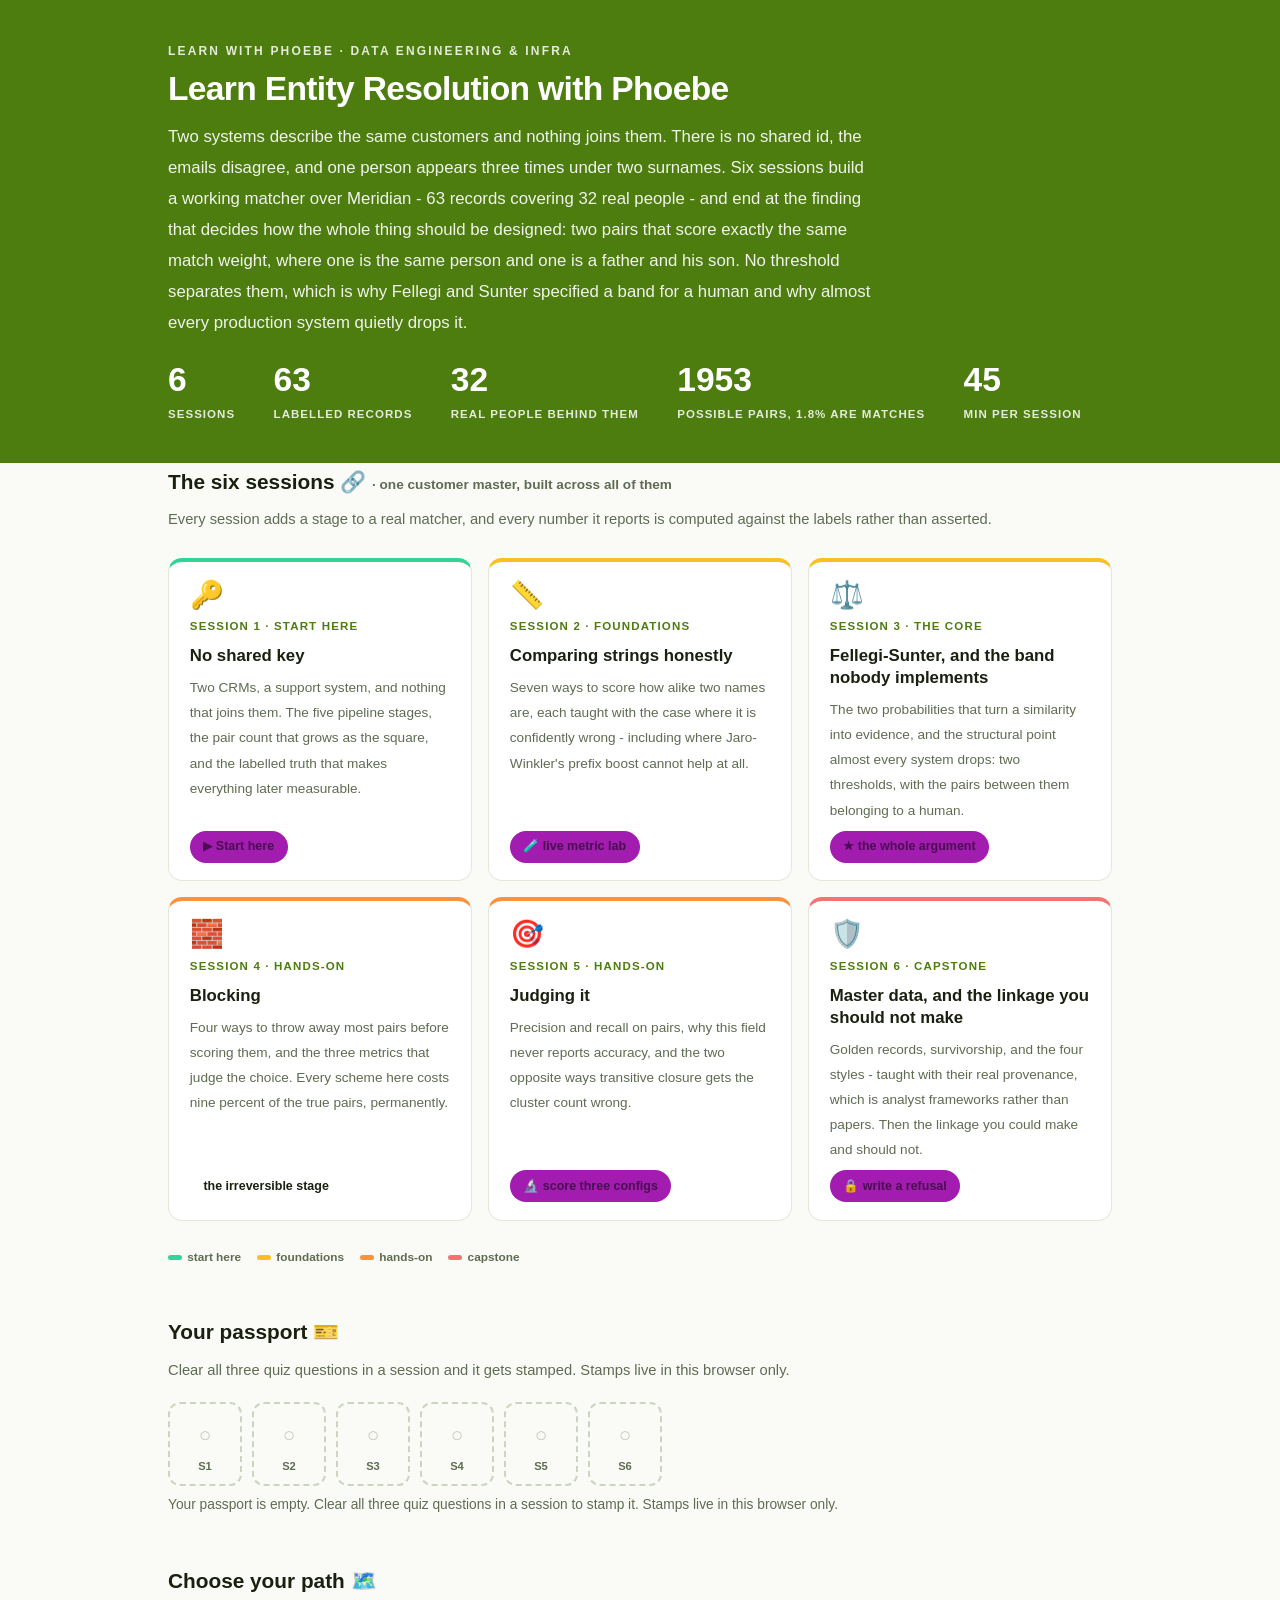
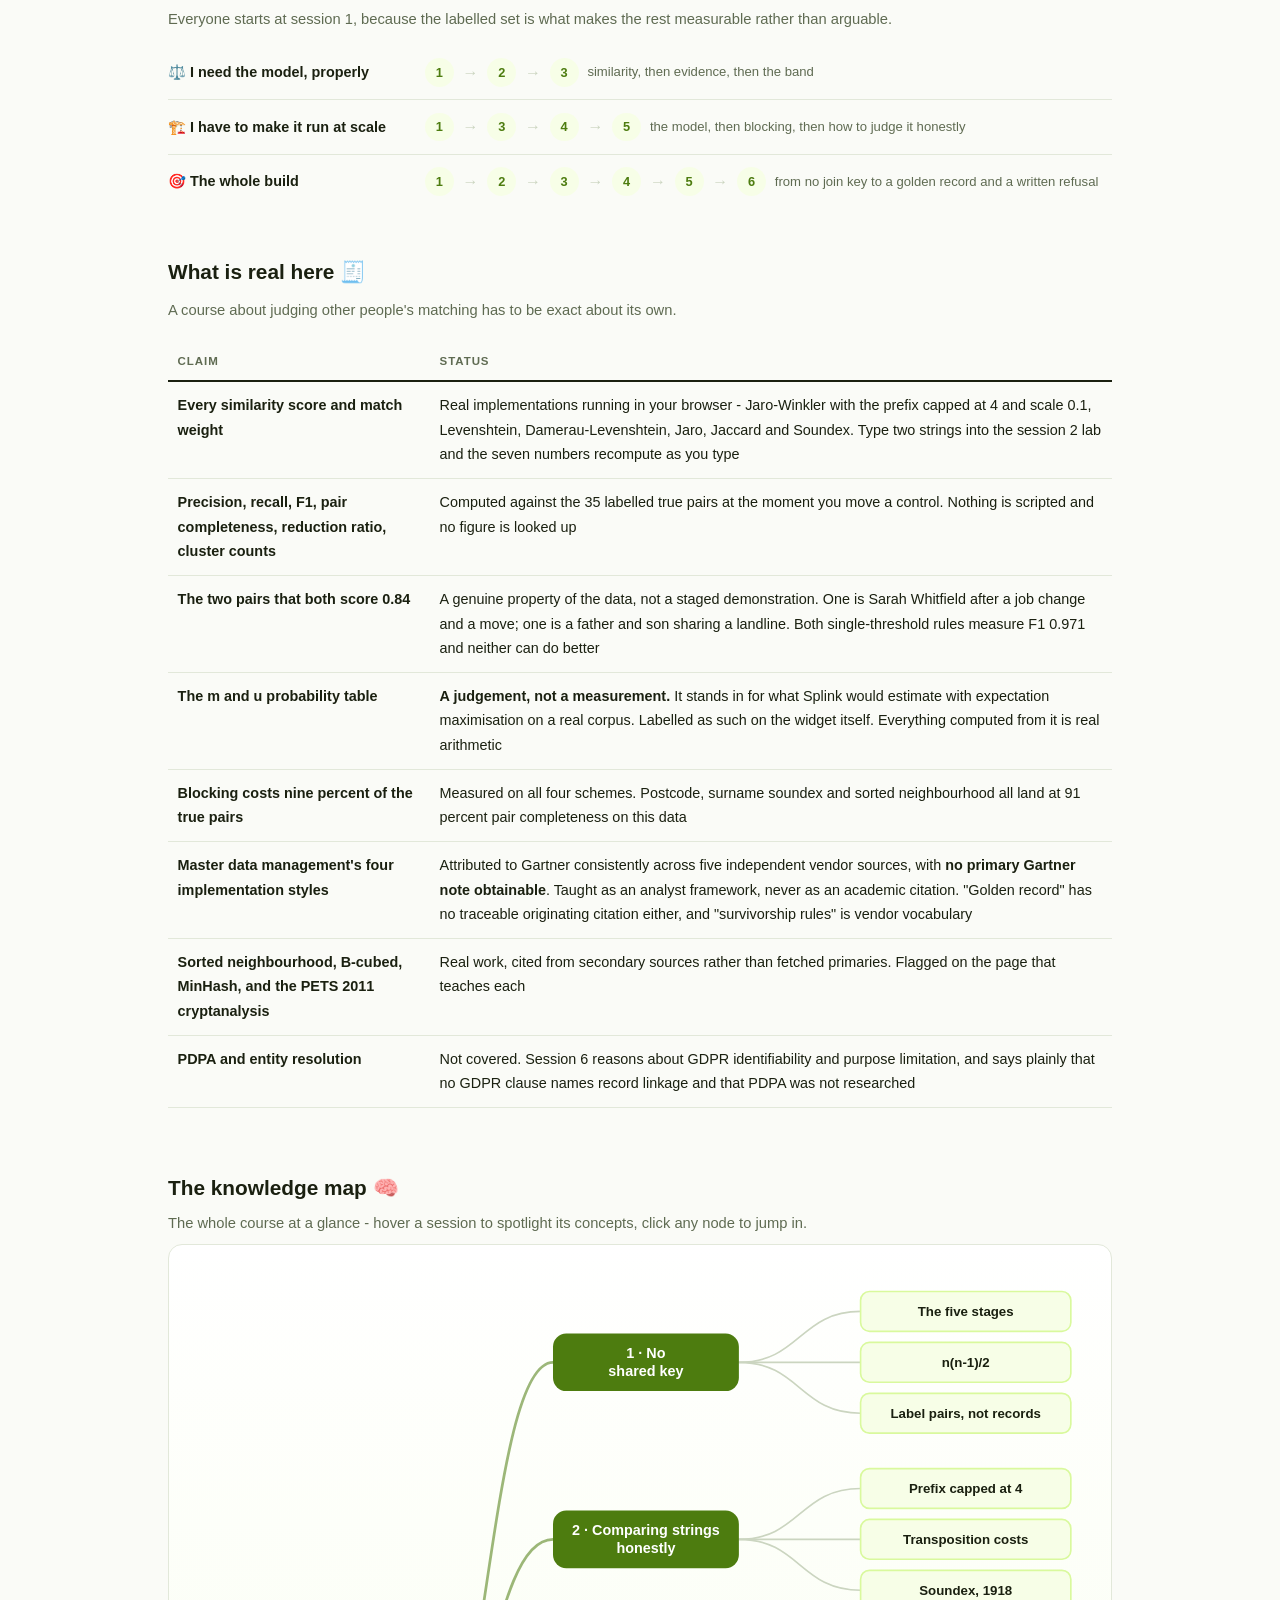
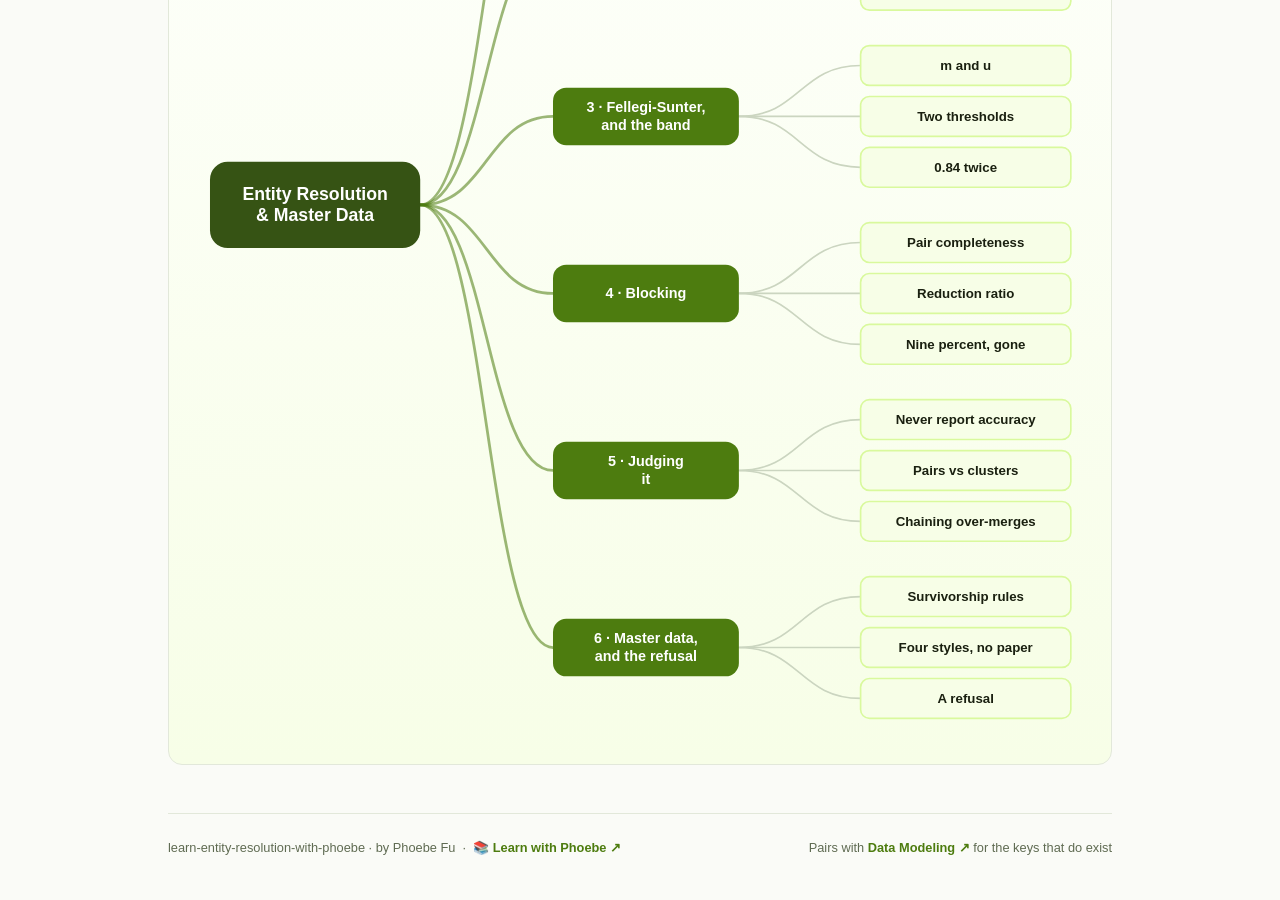
==== index.html @ 775d1c37 "Landing page: remove the internal source-map path from the footer The landing page is the course's p" ====
<!DOCTYPE html>
<html lang="en">
<head>
<meta charset="UTF-8">
<meta name="viewport" content="width=device-width, initial-scale=1.0">
<!-- social:start -->
<meta name="description" content="Six sessions on matching records that share no key: string similarity, the Fellegi-Sunter model and its clerical review band, blocking, honest evaluation, and master data. With a real matcher over 63 labelled records. Free, by Phoebe Fu.">
<meta property="og:type" content="website">
<meta property="og:site_name" content="Learn with Phoebe">
<meta property="og:title" content="Learn Entity Resolution with Phoebe">
<meta property="og:description" content="Two pairs score 0.84. One is the same person, one is not. No threshold can separate them.">
<meta property="og:url" content="https://phoebefu6.github.io/learn-entity-resolution-with-phoebe/">
<meta property="og:image" content="https://phoebefu6.github.io/learn-entity-resolution-with-phoebe/assets/og-cover.png">
<meta name="twitter:card" content="summary_large_image">
<meta name="twitter:title" content="Learn Entity Resolution with Phoebe">
<meta name="twitter:description" content="Two pairs score 0.84. One is the same person, one is not.">
<meta name="twitter:image" content="https://phoebefu6.github.io/learn-entity-resolution-with-phoebe/assets/og-cover.png">
<!-- social:end -->
<title>Learn Entity Resolution with Phoebe</title>
<link rel="stylesheet" href="assets/style.css?v=1">
<style>

  .stats-row { display: flex; gap: 2.4rem; margin-top: 1.5rem; flex-wrap: wrap; }
  .stat b { display: block; font-size: 2.1rem; font-weight: 800; line-height: 1.05; font-variant-numeric: tabular-nums; }
  .stat span { font-size: .72rem; opacity: .85; text-transform: uppercase; letter-spacing: .09em; font-weight: 600; }

  .course-grid { display: grid; grid-template-columns: repeat(auto-fit, minmax(17rem, 1fr)); gap: 1rem; margin-top: 1.5rem; }
  .course-card {
    border: 1px solid var(--hairline);
    border-top: 4px solid var(--diff, var(--indigo));
    border-radius: var(--radius);
    padding: 1.2rem 1.3rem 1.1rem;
    display: flex;
    flex-direction: column;
    gap: .5rem;
    text-decoration: none;
    color: var(--ink);
    background: #fff;
    transition: box-shadow .15s ease, border-color .15s ease, transform .15s ease;
    position: relative;
  }
  .course-card:hover { border-color: var(--indigo-soft); border-top-color: var(--diff, var(--indigo)); box-shadow: 0 8px 28px rgba(77,124,15,.16); transform: translateY(-3px); }
  .course-card .cicon { font-size: 1.7rem; line-height: 1; }
  .course-card .cnum { font-size: .72rem; font-weight: 700; color: var(--indigo); text-transform: uppercase; letter-spacing: .1em; }
  .course-card h3 { font-size: 1.05rem; font-weight: 800; line-height: 1.3; }
  .course-card p { font-size: .85rem; color: var(--muted); flex: 1; }
  .course-card .meta { display: flex; gap: .4rem; flex-wrap: wrap; }

  .diff-legend { display: flex; gap: 1rem; margin-top: 1.6rem; font-size: .74rem; color: var(--muted); font-weight: 600; flex-wrap: wrap; }
  .diff-legend i { display: inline-block; width: .85rem; height: .35rem; border-radius: 999px; margin-right: .35rem; vertical-align: middle; }

  .paths { margin-top: 2.6rem; }
  .paths h2 { font-size: 1.3rem; font-weight: 800; margin-bottom: .3rem; }
  .paths .plede { color: var(--muted); font-size: .92rem; margin-bottom: .8rem; }
  .path { display: flex; gap: .55rem; align-items: center; padding: .75rem 0; border-bottom: .5px solid var(--hairline); flex-wrap: wrap; }
  .path:last-child { border-bottom: none; }
  .path b { min-width: 15.5rem; font-size: .9rem; }
  .path .pstep { background: var(--indigo-50); color: var(--indigo); border-radius: 999px; padding: .16rem .68rem; font-weight: 700; font-size: .8rem; text-decoration: none; transition: all .12s ease; }
  .path .pstep:hover { background: var(--indigo); color: #fff; }
  .path .parr { color: var(--faint); font-weight: 700; }

  .mm-section { margin-top: 1.6rem; }
  .mm-section h2 { font-size: 1.3rem; font-weight: 800; margin-bottom: .2rem; }
  .mm-section .mm-lede { color: var(--muted); font-size: .92rem; margin-bottom: .4rem; }
  .mm-wrap { border: 1px solid var(--hairline); border-radius: var(--radius); background: linear-gradient(180deg,#fff,#F7FEE7); padding: .6rem; overflow-x: auto; }
  .mm-svg { width: 100%; height: auto; display: block; max-width: 60rem; margin: 0 auto; min-width: 34rem; }
  .mm-link { cursor: pointer; text-decoration: none; }
  .mm-node rect { transition: opacity .15s ease, filter .15s ease; }
  .mm-node text { pointer-events: none; }
  .mm-link:hover .mm-node rect { filter: brightness(1.06); }
  .mm-edge { transition: opacity .15s ease; }
</style>
</head>
<body>

<header class="masthead">
  <div class="wrap">
    <div class="eyebrow">Learn with Phoebe · Data Engineering &amp; Infra</div>
    <h1>Learn <span class="accent">Entity Resolution</span> with Phoebe</h1>
    <p class="sub">Two systems describe the same customers and nothing joins them. There is no shared id, the emails disagree, and one person appears three times under two surnames. Six sessions build a working matcher over Meridian - 63 records covering 32 real people - and end at the finding that decides how the whole thing should be designed: two pairs that score exactly the same match weight, where one is the same person and one is a father and his son. No threshold separates them, which is why Fellegi and Sunter specified a band for a human and why almost every production system quietly drops it.</p>
    <div class="stats-row">
      <div class="stat"><b data-count="6">6</b><span>sessions</span></div>
      <div class="stat"><b data-count="63">63</b><span>labelled records</span></div>
      <div class="stat"><b data-count="32">32</b><span>real people behind them</span></div>
      <div class="stat"><b data-count="1953">1953</b><span>possible pairs, 1.8% are matches</span></div>
      <div class="stat"><b data-count="45">45</b><span>min per session</span></div>
    </div>
  </div>
</header>

<main class="wrap">

  <section class="section">
    <div class="paths" style="margin-top:0">
      <h2>The six sessions 🔗 <span style="font-size:.85rem;font-weight:600;color:var(--muted)">· one customer master, built across all of them</span></h2>
      <p class="plede">Every session adds a stage to a real matcher, and every number it reports is computed against the labels rather than asserted.</p>
    </div>

    <div class="course-grid">
      <a class="course-card" href="courses/01-no-shared-key.html" style="--diff:#34D399">
        <span class="cicon">🔑</span>
        <span class="cnum">Session 1 · start here</span>
        <h3>No shared key</h3>
        <p>Two CRMs, a support system, and nothing that joins them. The five pipeline stages, the pair count that grows as the square, and the labelled truth that makes everything later measurable.</p>
        <span class="meta"><span class="pill amber">▶ Start here</span></span>
      </a>
      <a class="course-card" href="courses/02-comparing-strings.html" style="--diff:#FBBF24">
        <span class="cicon">📏</span>
        <span class="cnum">Session 2 · foundations</span>
        <h3>Comparing strings honestly</h3>
        <p>Seven ways to score how alike two names are, each taught with the case where it is confidently wrong - including where Jaro-Winkler's prefix boost cannot help at all.</p>
        <span class="meta"><span class="pill amber">🧪 live metric lab</span></span>
      </a>
      <a class="course-card" href="courses/03-fellegi-sunter.html" style="--diff:#FBBF24">
        <span class="cicon">⚖️</span>
        <span class="cnum">Session 3 · the core</span>
        <h3>Fellegi-Sunter, and the band nobody implements</h3>
        <p>The two probabilities that turn a similarity into evidence, and the structural point almost every system drops: two thresholds, with the pairs between them belonging to a human.</p>
        <span class="meta"><span class="pill amber">★ the whole argument</span></span>
      </a>
      <a class="course-card" href="courses/04-blocking.html" style="--diff:#FB923C">
        <span class="cicon">🧱</span>
        <span class="cnum">Session 4 · hands-on</span>
        <h3>Blocking</h3>
        <p>Four ways to throw away most pairs before scoring them, and the three metrics that judge the choice. Every scheme here costs nine percent of the true pairs, permanently.</p>
        <span class="meta"><span class="pill">the irreversible stage</span></span>
      </a>
      <a class="course-card" href="courses/05-judging-it.html" style="--diff:#FB923C">
        <span class="cicon">🎯</span>
        <span class="cnum">Session 5 · hands-on</span>
        <h3>Judging it</h3>
        <p>Precision and recall on pairs, why this field never reports accuracy, and the two opposite ways transitive closure gets the cluster count wrong.</p>
        <span class="meta"><span class="pill amber">🔬 score three configs</span></span>
      </a>
      <a class="course-card" href="courses/06-master-data.html" style="--diff:#F87171">
        <span class="cicon">🛡️</span>
        <span class="cnum">Session 6 · capstone</span>
        <h3>Master data, and the linkage you should not make</h3>
        <p>Golden records, survivorship, and the four styles - taught with their real provenance, which is analyst frameworks rather than papers. Then the linkage you could make and should not.</p>
        <span class="meta"><span class="pill amber">🔒 write a refusal</span></span>
      </a>
    </div>

    <div class="diff-legend">
      <span><i style="background:#34D399"></i>start here</span>
      <span><i style="background:#FBBF24"></i>foundations</span>
      <span><i style="background:#FB923C"></i>hands-on</span>
      <span><i style="background:#F87171"></i>capstone</span>
    </div>
  </section>

  <section class="section">
    <div class="paths" style="margin-top:0">
      <h2>Your passport 🎫</h2>
      <p class="plede">Clear all three quiz questions in a session and it gets stamped. Stamps live in this browser only.</p>
    </div>
    <div class="pp-strip"></div>
  </section>

  <section class="section">
    <div class="paths">
      <h2>Choose your path 🗺️</h2>
      <p class="plede">Everyone starts at session 1, because the labelled set is what makes the rest measurable rather than arguable.</p>
      <div class="path"><b>⚖️ I need the model, properly</b>
        <a class="pstep" href="courses/01-no-shared-key.html">1</a>
        <span class="parr">→</span>
        <a class="pstep" href="courses/02-comparing-strings.html">2</a>
        <span class="parr">→</span>
        <a class="pstep" href="courses/03-fellegi-sunter.html">3</a>
        <span style="font-size:.82rem;color:var(--muted)">similarity, then evidence, then the band</span>
      </div>
      <div class="path"><b>🏗️ I have to make it run at scale</b>
        <a class="pstep" href="courses/01-no-shared-key.html">1</a>
        <span class="parr">→</span>
        <a class="pstep" href="courses/03-fellegi-sunter.html">3</a>
        <span class="parr">→</span>
        <a class="pstep" href="courses/04-blocking.html">4</a>
        <span class="parr">→</span>
        <a class="pstep" href="courses/05-judging-it.html">5</a>
        <span style="font-size:.82rem;color:var(--muted)">the model, then blocking, then how to judge it honestly</span>
      </div>
      <div class="path"><b>🎯 The whole build</b>
        <a class="pstep" href="courses/01-no-shared-key.html">1</a>
        <span class="parr">→</span>
        <a class="pstep" href="courses/02-comparing-strings.html">2</a>
        <span class="parr">→</span>
        <a class="pstep" href="courses/03-fellegi-sunter.html">3</a>
        <span class="parr">→</span>
        <a class="pstep" href="courses/04-blocking.html">4</a>
        <span class="parr">→</span>
        <a class="pstep" href="courses/05-judging-it.html">5</a>
        <span class="parr">→</span>
        <a class="pstep" href="courses/06-master-data.html">6</a>
        <span style="font-size:.82rem;color:var(--muted)">from no join key to a golden record and a written refusal</span>
      </div>
    </div>
  </section>

  <section class="section">
    <div class="paths" style="margin-top:0">
      <h2>What is real here 🧾</h2>
      <p class="plede">A course about judging other people's matching has to be exact about its own.</p>
    </div>
    <table class="clean">
      <tr><th>Claim</th><th>Status</th></tr>
      <tr><td>Every similarity score and match weight</td><td>Real implementations running in your browser - Jaro-Winkler with the prefix capped at 4 and scale 0.1, Levenshtein, Damerau-Levenshtein, Jaro, Jaccard and Soundex. Type two strings into the session 2 lab and the seven numbers recompute as you type</td></tr>
      <tr><td>Precision, recall, F1, pair completeness, reduction ratio, cluster counts</td><td>Computed against the 35 labelled true pairs at the moment you move a control. Nothing is scripted and no figure is looked up</td></tr>
      <tr><td>The two pairs that both score 0.84</td><td>A genuine property of the data, not a staged demonstration. One is Sarah Whitfield after a job change and a move; one is a father and son sharing a landline. Both single-threshold rules measure F1 0.971 and neither can do better</td></tr>
      <tr><td>The m and u probability table</td><td><strong>A judgement, not a measurement.</strong> It stands in for what Splink would estimate with expectation maximisation on a real corpus. Labelled as such on the widget itself. Everything computed from it is real arithmetic</td></tr>
      <tr><td>Blocking costs nine percent of the true pairs</td><td>Measured on all four schemes. Postcode, surname soundex and sorted neighbourhood all land at 91 percent pair completeness on this data</td></tr>
      <tr><td>Master data management's four implementation styles</td><td>Attributed to Gartner consistently across five independent vendor sources, with <strong>no primary Gartner note obtainable</strong>. Taught as an analyst framework, never as an academic citation. "Golden record" has no traceable originating citation either, and "survivorship rules" is vendor vocabulary</td></tr>
      <tr><td>Sorted neighbourhood, B-cubed, MinHash, and the PETS 2011 cryptanalysis</td><td>Real work, cited from secondary sources rather than fetched primaries. Flagged on the page that teaches each</td></tr>
      <tr><td>PDPA and entity resolution</td><td>Not covered. Session 6 reasons about GDPR identifiability and purpose limitation, and says plainly that no GDPR clause names record linkage and that PDPA was not researched</td></tr>
    </table>
  </section>

  <section class="section mm-section">
    <h2>The knowledge map 🧠</h2>
    <p class="mm-lede">The whole course at a glance - hover a session to spotlight its concepts, click any node to jump in.</p>
    <div class="mm-wrap"><div id="mindmap"></div></div>
  </section>

  <footer class="pagefoot">
    <span>learn-entity-resolution-with-phoebe · by Phoebe Fu &nbsp;·&nbsp; 📚 <a href="https://phoebefu6.github.io/learn-with-phoebe/">Learn with Phoebe ↗</a></span>
    <span>Pairs with <a href="https://phoebefu6.github.io/learn-data-modeling-with-phoebe/">Data Modeling ↗</a> for the keys that do exist</span>
  </footer>

</main>

<script>
window.MINDMAP_DATA = {
  "title": "Entity Resolution\n& Master Data",
  "centerColor": "#365314",
  "sessions": [
    {
      "label": "No\nshared key",
      "href": "courses/01-no-shared-key.html",
      "color": "#34D399",
      "concepts": [
        {
          "label": "The five stages",
          "href": "courses/01-no-shared-key.html"
        },
        {
          "label": "n(n-1)/2",
          "href": "courses/01-no-shared-key.html"
        },
        {
          "label": "Label pairs, not records",
          "href": "courses/01-no-shared-key.html"
        }
      ]
    },
    {
      "label": "Comparing strings\nhonestly",
      "href": "courses/02-comparing-strings.html",
      "color": "#FBBF24",
      "concepts": [
        {
          "label": "Prefix capped at 4",
          "href": "courses/02-comparing-strings.html"
        },
        {
          "label": "Transposition costs",
          "href": "courses/02-comparing-strings.html"
        },
        {
          "label": "Soundex, 1918",
          "href": "courses/02-comparing-strings.html"
        }
      ]
    },
    {
      "label": "Fellegi-Sunter,\nand the band",
      "href": "courses/03-fellegi-sunter.html",
      "color": "#FBBF24",
      "concepts": [
        {
          "label": "m and u",
          "href": "courses/03-fellegi-sunter.html"
        },
        {
          "label": "Two thresholds",
          "href": "courses/03-fellegi-sunter.html"
        },
        {
          "label": "0.84 twice",
          "href": "courses/03-fellegi-sunter.html"
        }
      ]
    },
    {
      "label": "Blocking",
      "href": "courses/04-blocking.html",
      "color": "#FB923C",
      "concepts": [
        {
          "label": "Pair completeness",
          "href": "courses/04-blocking.html"
        },
        {
          "label": "Reduction ratio",
          "href": "courses/04-blocking.html"
        },
        {
          "label": "Nine percent, gone",
          "href": "courses/04-blocking.html"
        }
      ]
    },
    {
      "label": "Judging\nit",
      "href": "courses/05-judging-it.html",
      "color": "#FB923C",
      "concepts": [
        {
          "label": "Never report accuracy",
          "href": "courses/05-judging-it.html"
        },
        {
          "label": "Pairs vs clusters",
          "href": "courses/05-judging-it.html"
        },
        {
          "label": "Chaining over-merges",
          "href": "courses/05-judging-it.html"
        }
      ]
    },
    {
      "label": "Master data,\nand the refusal",
      "href": "courses/06-master-data.html",
      "color": "#F87171",
      "concepts": [
        {
          "label": "Survivorship rules",
          "href": "courses/06-master-data.html"
        },
        {
          "label": "Four styles, no paper",
          "href": "courses/06-master-data.html"
        },
        {
          "label": "A refusal",
          "href": "courses/06-master-data.html"
        }
      ]
    }
  ]
};
</script>
<script src="assets/mindmap.js?v=1"></script>
<script src="assets/app.js?v=1"></script>
</body>
</html>
---- assets/style.css ----
/* learn-mcp-with-phoebe - editorial bold design system
   Accent: SQLite blue #4D7C0F · Ink navy #365314 · Flagship: amber #A21CAF
   (CSS var names still read --indigo/--amber; they hold SQL-blue values.) */

:root {
  --indigo: #4D7C0F;
  --indigo-deep: #365314;
  --indigo-mid: #65A30D;
  --indigo-soft: #D9F99D;
  --indigo-50: #F7FEE7;
  --ink: #1A2010;
  --muted: #5F6B52;
  --faint: #CBD5C0;
  --hairline: #E2E8DA;
  --amber: #A21CAF;
  --amber-ink: #4A0D52;
  --amber-50: #FDF4FF;
  --paper: #FAFBF7;
  --code-bg: #1B2410;
  --code-ink: #ECFCCB;
  --radius: 14px;
}

* { margin: 0; padding: 0; box-sizing: border-box; }

html { font-size: 16px; scroll-behavior: smooth; }
html.zoom-125 { font-size: 20px; }
html.zoom-150 { font-size: 24px; }

body {
  font-family: "Inter", -apple-system, BlinkMacSystemFont, "Segoe UI", Roboto, sans-serif;
  background: var(--paper);
  color: var(--ink);
  line-height: 1.85;
  font-feature-settings: "tnum";
}

.wrap { max-width: 62rem; margin: 0 auto; padding: 0 1.5rem; }

/* ---------- header band ---------- */
.masthead {
  background: var(--indigo);
  color: #fff;
  padding: 2.5rem 0 2.25rem;
}
.masthead .eyebrow {
  font-size: .75rem;
  letter-spacing: .18em;
  text-transform: uppercase;
  opacity: .85;
  font-weight: 600;
}
.masthead h1 {
  font-size: 2.1rem;
  line-height: 1.15;
  font-weight: 800;
  margin: .5rem 0 .75rem;
  letter-spacing: -.02em;
}
.masthead h1 .accent { color: inherit; }
.masthead .sub { font-size: 1.05rem; opacity: .92; max-width: 44rem; }

.chip-row { display: flex; flex-wrap: wrap; gap: .5rem; margin-top: 1.1rem; }
.chip {
  display: inline-flex;
  align-items: center;
  gap: .35rem;
  border-radius: 999px;
  padding: .25rem .8rem;
  font-size: .78rem;
  font-weight: 600;
  white-space: nowrap;
}
.chip.level { background: #fff; color: var(--indigo); }
.chip.audience { background: rgba(255,255,255,.16); color: #fff; border: 1px solid rgba(255,255,255,.35); }
.chip.time { background: var(--ink); color: #fff; font-variant-numeric: tabular-nums; }


/* ---------- toolbar ---------- */
.toolbar {
  position: sticky;
  top: 0;
  z-index: 40;
  background: rgba(255,255,255,.94);
  backdrop-filter: blur(6px);
  border-bottom: 1px solid var(--hairline);
  padding: .55rem 0;
}
.toolbar .wrap { display: flex; align-items: center; gap: .6rem; }
.toolbar .crumb { font-size: .8rem; color: var(--muted); font-weight: 600; margin-right: auto; }
.toolbar .crumb a { color: var(--indigo); text-decoration: none; }
.btn {
  border: 1px solid var(--hairline);
  background: #fff;
  color: var(--ink);
  border-radius: 999px;
  padding: .35rem .9rem;
  font-size: .78rem;
  font-weight: 600;
  cursor: pointer;
  font-family: inherit;
  transition: all .15s ease;
}
.btn:hover { border-color: var(--indigo); color: var(--indigo); }
.btn.primary { background: var(--indigo); border-color: var(--indigo); color: #fff; }
.btn.primary:hover { background: var(--indigo-deep); }

/* ---------- sections ---------- */
main { padding: 2.5rem 0 4rem; }

.section { margin-bottom: 2.8rem; }
.section-kicker { margin-bottom: 1rem; }
.section-kicker .klabel {
  display: block;
  font-size: .72rem;
  text-transform: uppercase;
  letter-spacing: .1em;
  color: var(--indigo);
  font-weight: 700;
  margin-bottom: .35rem;
}
.section-kicker h2 {
  font-size: 1.45rem;
  font-weight: 800;
  letter-spacing: -.01em;
  display: flex;
  align-items: center;
  gap: .7rem;
  flex-wrap: wrap;
}
.section-kicker .tag {
  border-radius: 999px;
  padding: .18rem .7rem;
  font-size: .7rem;
  font-weight: 700;
  text-transform: uppercase;
  letter-spacing: .08em;
}
.tag.concept { background: var(--indigo-50); color: var(--indigo); }
.tag.demo { background: var(--amber-50); color: var(--amber-ink); }
.tag.exercise { background: var(--ink); color: #fff; }

.lede { color: var(--muted); max-width: 46rem; margin-bottom: 1.4rem; line-height: 1.8; }

/* live vs self-study markers on cards */
.mode {
  font-size: .64rem;
  font-weight: 700;
  text-transform: uppercase;
  letter-spacing: .07em;
  padding: .14rem .6rem;
  border-radius: 999px;
  flex: none;
}
.mode.live { background: var(--indigo); color: #fff; }
.mode.self { background: #fff; color: var(--muted); border: 1px solid var(--hairline); }

/* ---------- accordions ---------- */
details.card {
  border: 1px solid var(--hairline);
  border-radius: var(--radius);
  margin-bottom: .8rem;
  overflow: hidden;
  background: #fff;
}
details.card[open] { border-color: var(--indigo-soft); box-shadow: 0 8px 28px rgba(134,25,143,.08); }
details.card summary {
  list-style: none;
  cursor: pointer;
  padding: 1rem 1.25rem;
  display: flex;
  align-items: center;
  gap: .75rem;
  font-weight: 700;
  font-size: 1.02rem;
  user-select: none;
}
details.card summary::-webkit-details-marker { display: none; }
details.card summary .dot {
  width: .6rem; height: .6rem;
  border-radius: 999px;
  background: var(--indigo);
  flex: none;
}
details.card summary .mini { margin-left: auto; font-size: .72rem; color: var(--muted); font-weight: 600; white-space: nowrap; }
details.card summary .caret { transition: transform .2s ease; color: var(--indigo); font-size: .8rem; }
details.card[open] summary .caret { transform: rotate(90deg); }
details.card .body { padding: 0 1.25rem 1.4rem; border-top: 1px solid var(--hairline); padding-top: 1.15rem; }
details.card .body p { margin-bottom: 1.05rem; max-width: 48rem; }
details.card .body p:last-child { margin-bottom: 0; }
details.card .body ul, details.card .body ol { margin: 0 0 1.1rem 1.2rem; max-width: 47rem; }
details.card .body li { margin-bottom: .65rem; }
details.card .body h4 { font-size: .95rem; font-weight: 700; margin: 1.1rem 0 .45rem; }
details.card .body h4:first-child { margin-top: 0; }

/* ---------- pills & legends ---------- */
.legend { display: flex; flex-wrap: wrap; gap: .5rem; margin: 0 0 1.2rem; }
.pill {
  display: inline-flex;
  align-items: center;
  gap: .4rem;
  border-radius: 999px;
  padding: .28rem .85rem;
  font-size: .78rem;
  font-weight: 600;
}
.pill.solid { background: var(--indigo); color: #fff; }
.pill.light { background: var(--indigo-50); color: var(--indigo); }
.pill.inkpill { background: var(--ink); color: #fff; }
.pill.amber, .pill.peach { background: var(--amber); color: var(--amber-ink); }
.pill.bare { color: var(--faint); }

/* ---------- 4D grid ---------- */
.grid-2 { display: grid; grid-template-columns: repeat(auto-fit, minmax(15rem, 1fr)); gap: .8rem; margin: .5rem 0 1rem; }
.d-card {
  border: 1px solid var(--hairline);
  border-left: 4px solid var(--indigo);
  border-radius: 10px;
  padding: 1rem 1.1rem;
}
.d-card h4 { font-size: .95rem; margin-bottom: .3rem; }
.d-card h4 .lead-letter { color: var(--indigo); }
.d-card p { font-size: .86rem; color: var(--muted); margin: 0; }

/* ---------- tables ---------- */
table.clean { width: 100%; border-collapse: collapse; font-size: .9rem; margin: .4rem 0 1rem; }
table.clean th {
  text-align: left;
  font-size: .72rem;
  text-transform: uppercase;
  letter-spacing: .08em;
  color: var(--muted);
  padding: .5rem .6rem;
  border-bottom: 2px solid var(--ink);
}
table.clean td { padding: .7rem .6rem; border-bottom: .5px solid var(--hairline); vertical-align: top; line-height: 1.7; }
table.clean td:first-child { font-weight: 600; }

/* ---------- prompt boxes ---------- */
.prompt-box {
  position: relative;
  background: var(--code-bg);
  color: var(--code-ink);
  border-radius: var(--radius);
  padding: 1.1rem 1.2rem;
  margin: 1rem 0 1.2rem;
  font-family: "SF Mono", ui-monospace, Menlo, Consolas, monospace;
  font-size: .84rem;
  line-height: 1.65;
  white-space: pre-wrap;
  word-break: break-word;
}
.prompt-box .label {
  position: absolute;
  top: -0.7rem;
  left: 1rem;
  background: var(--indigo);
  color: #fff;
  font-family: "Inter", -apple-system, sans-serif;
  font-size: .68rem;
  font-weight: 700;
  letter-spacing: .06em;
  text-transform: uppercase;
  border-radius: 999px;
  padding: .15rem .7rem;
}
.prompt-box.bad .label { background: var(--faint); color: var(--ink); }
.prompt-box.good .label { background: var(--amber); color: var(--amber-ink); }
.copy-btn {
  position: absolute;
  top: .7rem;
  right: .7rem;
  background: rgba(255,255,255,.1);
  border: 1px solid rgba(255,255,255,.25);
  color: #fff;
  border-radius: 999px;
  padding: .25rem .8rem;
  font-size: .72rem;
  font-weight: 600;
  cursor: pointer;
  font-family: "Inter", -apple-system, sans-serif;
  transition: background .15s ease;
}
.copy-btn:hover { background: rgba(255,255,255,.22); }
.copy-btn.copied { background: var(--amber); border-color: var(--amber); color: var(--amber-ink); }

/* ---------- demo steps ---------- */
.steps { counter-reset: step; margin: .6rem 0 1rem; }
.step {
  display: flex;
  gap: .9rem;
  padding: .85rem 0;
  border-bottom: .5px solid var(--hairline);
}
.step:last-child { border-bottom: none; }
.step::before {
  counter-increment: step;
  content: counter(step);
  flex: none;
  width: 1.7rem; height: 1.7rem;
  border-radius: 999px;
  background: var(--indigo-50);
  color: var(--indigo);
  font-weight: 700;
  font-size: .85rem;
  display: inline-flex;
  align-items: center;
  justify-content: center;
  margin-top: .1rem;
}
.step p { margin: 0; }

/* ---------- callouts ---------- */
.callout {
  border-radius: var(--radius);
  padding: 1rem 1.2rem;
  margin: 1rem 0;
  font-size: .92rem;
}
.callout.tip { background: var(--indigo-50); border-left: 4px solid var(--indigo); }
.callout.win { background: var(--amber-50); border-left: 4px solid var(--amber); }
.callout strong:first-child { display: block; margin-bottom: .2rem; }

.callout.example {
  background: #FFFFFF;
  border: 1px solid var(--hairline);
  border-left: 4px solid var(--amber);
  font-size: .9rem;
}
.callout.example .ex-pill {
  display: inline-block;
  background: var(--amber);
  color: var(--amber-ink);
  border-radius: 999px;
  padding: .15rem .7rem;
  font-size: .68rem;
  font-weight: 700;
  text-transform: uppercase;
  letter-spacing: .06em;
  margin-bottom: .5rem;
}
.callout.example p { margin: 0 0 .75rem; max-width: 47rem; }
.callout.example p:last-child { margin-bottom: 0; }
.callout.example ul { margin: 0 0 0 1.1rem; max-width: 46rem; }
.callout.example li { margin-bottom: .6rem; }
.callout.example li:last-child { margin-bottom: 0; }

/* ---------- zoomable figures ---------- */
figure.zoomable {
  border: 1px solid var(--hairline);
  border-radius: var(--radius);
  padding: 1.2rem;
  margin: 1rem 0 1.4rem;
  cursor: zoom-in;
  transition: box-shadow .15s ease;
  background: #fff;
}
figure.zoomable:hover { box-shadow: 0 8px 28px rgba(134,25,143,.12); }
figure.zoomable svg, figure.zoomable img { width: 100%; height: auto; display: block; }
figure.zoomable figcaption {
  margin-top: .6rem;
  font-size: .76rem;
  color: var(--muted);
  font-weight: 600;
  display: flex;
  align-items: center;
  gap: .4rem;
}

.lightbox {
  position: fixed;
  inset: 0;
  z-index: 100;
  background: rgba(17,24,39,.9);
  display: none;
  align-items: center;
  justify-content: center;
  padding: 3vh 3vw;
  cursor: zoom-out;
}
.lightbox.open { display: flex; }
.lightbox .inner {
  background: #fff;
  border-radius: var(--radius);
  padding: 2rem;
  max-width: 94vw;
  max-height: 92vh;
  overflow: auto;
}
.lightbox .inner svg, .lightbox .inner img { width: min(88vw, 70rem); height: auto; }
.lightbox .close-hint {
  position: fixed;
  top: 1rem; right: 1.4rem;
  color: #fff;
  font-size: .8rem;
  font-weight: 600;
  opacity: .8;
}

/* ---------- courses covered ---------- */
.covered { border: 1px solid var(--hairline); border-radius: var(--radius); overflow: hidden; }
.covered-row {
  display: flex;
  align-items: baseline;
  gap: .8rem;
  padding: .75rem 1.1rem;
  border-bottom: .5px solid var(--hairline);
  font-size: .9rem;
}
.covered-row:last-child { border-bottom: none; }
.covered-row .status { flex: none; }
.covered-row .name { font-weight: 600; }
.covered-row .note { margin-left: auto; color: var(--muted); font-size: .78rem; text-align: right; }

/* ---------- cheat sheet footer ---------- */
.cheat {
  background: var(--ink);
  color: #fff;
  border-radius: var(--radius);
  padding: 1.6rem 1.6rem 1.3rem;
  margin-top: 3rem;
}
.cheat h3 { font-size: 1.1rem; margin-bottom: 1rem; }
.cheat h3 span { color: var(--indigo-soft); }
.cheat .grid-2 { gap: 1rem; }
.cheat .cheat-item { border-left: 3px solid var(--indigo-mid); padding-left: .8rem; }
.cheat .cheat-item b { display: block; font-size: .85rem; color: var(--indigo-soft); }
.cheat .cheat-item span { font-size: .82rem; opacity: .85; }

footer.pagefoot {
  border-top: 1px solid var(--hairline);
  margin-top: 3rem;
  padding: 1.4rem 0 2.5rem;
  font-size: .8rem;
  color: var(--muted);
  display: flex;
  justify-content: space-between;
  flex-wrap: wrap;
  gap: .8rem;
}
footer.pagefoot a { color: var(--indigo); text-decoration: none; font-weight: 600; }

/* ---------- wayfinding: reading progress + section dots + part numbers ---------- */

#progress-bar {
  position: fixed;
  top: 0; left: 0;
  height: 3px;
  width: 0;
  background: linear-gradient(90deg, var(--indigo), var(--amber));
  z-index: 90;
}

.pagenav {
  position: fixed;
  right: 1.1rem;
  top: 50%;
  transform: translateY(-50%);
  z-index: 50;
  display: flex;
  flex-direction: column;
  gap: .55rem;
}
.pagenav a {
  width: .68rem; height: .68rem;
  border-radius: 999px;
  background: #fff;
  border: 2px solid var(--faint);
  display: block;
  position: relative;
  transition: all .15s ease;
}
.pagenav a:hover { border-color: var(--indigo); transform: scale(1.3); }
.pagenav a.active { background: var(--indigo); border-color: var(--indigo); }
.pagenav a .nlabel {
  position: absolute;
  right: 1.4rem;
  top: 50%;
  transform: translateY(-50%);
  background: var(--ink);
  color: #fff;
  font-size: .7rem;
  font-weight: 600;
  padding: .22rem .65rem;
  border-radius: 6px;
  white-space: nowrap;
  opacity: 0;
  pointer-events: none;
  transition: opacity .15s ease;
}
.pagenav a:hover .nlabel { opacity: 1; }
@media (max-width: 74rem) { .pagenav { display: none; } }

main { counter-reset: partnum -1; }
.section .section-kicker { position: relative; }
.section .section-kicker::before {
  counter-increment: partnum;
  content: counter(partnum, decimal-leading-zero);
  position: absolute;
  right: 0;
  top: -1.2rem;
  font-size: 4.4rem;
  font-weight: 800;
  color: var(--indigo-50);
  line-height: 1;
  font-variant-numeric: tabular-nums;
  pointer-events: none;
  z-index: 0;
}
.section .section-kicker > * { position: relative; z-index: 1; }

details.card summary { transition: background .15s ease; }
details.card summary:hover { background: #FAFDF7; }

/* ---------- journey strip: you are here in the series ---------- */
.journey {
  display: flex;
  align-items: center;
  gap: .45rem;
  margin-top: 1.1rem;
  flex-wrap: wrap;
}
.journey .jlabel { font-size: .7rem; font-weight: 700; text-transform: uppercase; letter-spacing: .09em; opacity: .8; margin-right: .3rem; }
.journey a {
  width: 1.7rem; height: 1.7rem;
  border-radius: 999px;
  display: inline-flex;
  align-items: center;
  justify-content: center;
  font-size: .8rem;
  font-weight: 700;
  text-decoration: none;
  color: #fff;
  border: 1.5px solid rgba(255,255,255,.45);
  transition: all .15s ease;
  font-variant-numeric: tabular-nums;
}
.journey a:hover { border-color: #fff; transform: scale(1.12); }
.journey a.here { background: #fff; color: var(--indigo); border-color: #fff; }
.journey a.dd-chip { width: auto; border-radius: 999px; padding: 0 .7rem; font-size: .72rem; }

/* ---------- check-yourself quiz ---------- */
.quiz-q {
  border: 1px solid var(--hairline);
  border-radius: var(--radius);
  padding: 1.1rem 1.25rem 1rem;
  margin-bottom: .9rem;
  background: #fff;
}
.quiz-q .qtext { font-weight: 700; margin-bottom: .7rem; }
.quiz-q .qopt {
  display: block;
  width: 100%;
  text-align: left;
  background: #fff;
  border: 1px solid var(--hairline);
  border-radius: 10px;
  padding: .6rem .9rem;
  margin-bottom: .5rem;
  font-size: .9rem;
  font-family: inherit;
  color: var(--ink);
  cursor: pointer;
  transition: all .15s ease;
}
.quiz-q .qopt:hover { border-color: var(--indigo); background: var(--indigo-50); }
.quiz-q .qopt.correct { background: var(--indigo); border-color: var(--indigo); color: #fff; font-weight: 600; }
.quiz-q .qopt.correct::after { content: "  ✓"; }
.quiz-q .qopt.wrong { background: #FEF2F2; border-color: #FCA5A5; color: #991B1B; animation: qshake .3s ease; }
.quiz-q .qopt.wrong::after { content: "  ✗ try again"; font-size: .78rem; }
.quiz-q .qopt:disabled { cursor: default; }
.quiz-q .qwhy {
  display: none;
  background: var(--amber-50);
  border-left: 4px solid var(--amber);
  border-radius: 8px;
  padding: .6rem .9rem;
  font-size: .86rem;
  margin-top: .3rem;
}
.quiz-q.answered .qwhy { display: block; }
@keyframes qshake {
  0%, 100% { transform: translateX(0); }
  25% { transform: translateX(-5px); }
  75% { transform: translateX(5px); }
}
.quiz-score { font-weight: 700; color: var(--indigo); margin-top: .4rem; }

@media (prefers-reduced-motion: reduce) {
  .quiz-q .qopt.wrong { animation: none; }
  .journey a:hover { transform: none; }
}

/* ---------- micro-interactions (react-bits inspired, vanilla) ---------- */

/* BlurText: staggered word reveal on the masthead headline */
.masthead h1 .bw {
  display: inline-block;
  opacity: 0;
  filter: blur(8px);
  transform: translateY(.35em);
  animation: bw-in .7s cubic-bezier(.22,.9,.35,1) forwards;
  animation-delay: var(--bw-delay, 0s);
}
@keyframes bw-in {
  to { opacity: 1; filter: blur(0); transform: translateY(0); }
}

/* SpotlightCard: cursor-following highlight on accordion cards */
details.card { position: relative; }
details.card::after {
  content: "";
  position: absolute;
  inset: 0;
  pointer-events: none;
  opacity: 0;
  transition: opacity .3s ease;
  background: radial-gradient(320px circle at var(--mx, 50%) var(--my, 50%), rgba(134,25,143,.09), transparent 65%);
}
details.card:hover::after { opacity: 1; }

/* ScrollReveal: sections rise in as they enter the viewport */
.js-reveal .section {
  opacity: 0;
  transform: translateY(16px);
  transition: opacity .6s ease, transform .6s cubic-bezier(.22,.9,.35,1);
}
.js-reveal .section.revealed { opacity: 1; transform: none; }

@media (prefers-reduced-motion: reduce) {
  .masthead h1 .bw { animation: none; opacity: 1; filter: none; transform: none; }
  details.card::after { display: none; }
  .js-reveal .section { opacity: 1; transform: none; transition: none; }
}

@media (max-width: 40rem) {
  .masthead h1 { font-size: 1.6rem; }
  
  .toolbar .crumb { display: none; }
}

@media print {
  .toolbar, .copy-btn { display: none; }
  details.card { border: 1px solid #ccc; }
}

/* ---------- live SQL playground (sql-live.js) ---------- */
.sqlbox {
  border: 1px solid var(--hairline);
  border-radius: var(--radius);
  background: #fff;
  overflow: hidden;
  margin: 1rem 0 1.4rem;
  box-shadow: 0 8px 28px rgba(134,25,143,.06);
}
.sql-bar {
  display: flex; align-items: center; gap: .5rem;
  padding: .5rem .8rem;
  background: var(--indigo-deep);
  color: #fff;
}
.sql-dot { width: .6rem; height: .6rem; border-radius: 999px; background: var(--amber); flex: none; }
.sql-title { font-size: .76rem; font-weight: 600; letter-spacing: .02em; opacity: .92; }
.sql-spacer { margin-left: auto; }
.sql-btn {
  border: 1px solid rgba(255,255,255,.28);
  background: rgba(255,255,255,.08);
  color: #fff;
  border-radius: 999px;
  padding: .26rem .8rem;
  font-size: .74rem; font-weight: 700; cursor: pointer;
  font-family: inherit; transition: all .14s ease; white-space: nowrap;
}
.sql-btn:hover { background: rgba(255,255,255,.2); }
.sql-btn.sql-run { background: var(--amber); color: var(--amber-ink); border-color: var(--amber); }
.sql-btn.sql-run:hover { filter: brightness(1.05); }
.sql-label {
  display: block;
  font-size: .64rem; text-transform: uppercase; letter-spacing: .09em;
  font-weight: 700; color: var(--muted);
  padding: .6rem .9rem .2rem;
}
.sql-code-wrap { border-bottom: 1px solid var(--hairline); }
.sql-code {
  width: 100%;
  border: none; outline: none; resize: vertical;
  padding: .35rem .9rem .9rem;
  font-family: "SF Mono", "JetBrains Mono", Menlo, Consolas, monospace;
  font-size: .86rem; line-height: 1.6;
  color: var(--ink); background: #fff;
  tab-size: 2;
}
.sql-out { padding: .2rem .9rem 1rem; overflow-x: auto; }
.sql-tablewrap { overflow-x: auto; }
table.sql-table { width: 100%; border-collapse: collapse; font-size: .84rem; margin: .3rem 0 .1rem; }
table.sql-table th {
  text-align: left; text-transform: uppercase; letter-spacing: .05em;
  font-size: .68rem; color: var(--indigo); font-weight: 800;
  padding: .35rem .6rem; border-bottom: 2px solid var(--indigo-50); white-space: nowrap;
}
table.sql-table td {
  padding: .32rem .6rem; border-bottom: .5px solid var(--hairline);
  font-variant-numeric: tabular-nums; white-space: nowrap;
}
table.sql-table tr:last-child td { border-bottom: none; }
.sql-null { color: var(--faint); font-style: italic; font-size: .78rem; }
.sql-note { font-size: .74rem; color: var(--muted); margin: .5rem 0 0; font-weight: 600; }
.sql-hint { font-weight: 500; font-style: italic; }
.sql-err {
  font-size: .82rem; color: #991B1B; background: #FEF2F2;
  border: 1px solid #FCA5A5; border-radius: 8px;
  padding: .55rem .75rem; margin: .4rem 0 0;
  font-family: "SF Mono", Menlo, monospace;
}
.sql-cap { font-size: .78rem; color: var(--muted); padding: 0 .9rem .8rem; }
.sqlbox.sql-had-err .sql-bar { background: #7f1d1d; }


@keyframes mcpIn { from { opacity: 0; transform: translateY(6px); } to { opacity: 1; transform: none; } }


@media (max-width: 640px) {  }


@media (max-width: 640px) {
  
  
}

/* === LWP-PATCH v2 === */
/* palette-agnostic aliases: 75 repos use --indigo/--amber, 1 uses --pine/--clay */
:root {
  --pv-accent: var(--indigo, var(--pine, #A21CAF));
  --pv-flag: var(--amber, var(--clay, #4D7C0F));
  --pv-flag-50: var(--amber-50, var(--clay-50, #FDF4FF));
}

/* ============================================================
   v2 - readable on a phone + reading modes
   Layout only. No palette tokens are changed.
   ============================================================ */

/* --- skip link --- */
.skip-link {
  position: absolute; left: -9999px; top: 0; z-index: 200;
  background: var(--pv-accent); color: #fff;
  padding: .7rem 1.1rem; border-radius: 0 0 var(--radius) 0;
  font-weight: 700; font-size: .85rem; text-decoration: none;
}
.skip-link:focus { left: 0; }

/* --- visible keyboard focus everywhere --- */
:focus-visible {
  outline: 3px solid var(--pv-flag);
  outline-offset: 2px;
  border-radius: 4px;
}

/* --- diagrams: hold authored width, scroll instead of shrinking --- */
.figscroll { overflow-x: auto; -webkit-overflow-scrolling: touch; overscroll-behavior-x: contain; }
.figscroll::-webkit-scrollbar { height: 6px; }
.figscroll::-webkit-scrollbar-thumb { background: var(--faint); border-radius: 3px; }

/* --- tables: scroll container + sticky row label --- */
.tablescroll { overflow-x: auto; -webkit-overflow-scrolling: touch; border-radius: var(--radius); }

/* --- section contents counter --- */
.sec-meta {
  display: block; margin-top: .3rem;
  font-size: .72rem; font-weight: 700; letter-spacing: .06em;
  text-transform: uppercase; color: var(--muted);
  font-variant-numeric: tabular-nums;
}

/* --- study-mode switch --- */
.btn.mode-on { background: var(--pv-flag); border-color: var(--pv-flag); color: #fff; }

/* --- deep-linked card gets a moment of emphasis --- */
details.card.linked { border-color: var(--pv-flag); box-shadow: 0 0 0 3px var(--pv-flag-50); }

@media (max-width: 820px) {
  /* labels keep the size they were drawn at; the figure scrolls */
  figure.zoomable svg { min-width: 820px; }
  .figscroll .mm-svg, .mindmap svg { min-width: 840px; }

  table.clean { min-width: 620px; }
  table.clean th:first-child,
  table.clean td:first-child {
    position: sticky; left: 0; background: #fff;
    box-shadow: 1px 0 0 var(--hairline);
  }

  pre, .prompt-box { overflow-x: auto; }

  /* 44px tap targets */
  details.card summary { min-height: 44px; }
  .qopt { min-height: 44px; display: flex; align-items: center; padding: .7rem .9rem; }
  .toolbar .btn, .pagefoot a { min-height: 44px; display: inline-flex; align-items: center; }
}

@media (max-width: 640px) {
  /* long inline code tokens and nowrap chips are the two things that still
     forced the page sideways below 640px: let them break rather than push
     the layout. Inside the media query only - desktop is untouched. */
  :not(pre) > code, .prompt-box span, code span,
  p span, li span, td span { overflow-wrap: anywhere; word-break: break-word; }
  .chip, .syn-chip, .pill, .mode, .tag { white-space: normal; max-width: 100%; }

  
  
  .chip-row, .legend { flex-wrap: wrap; }
  .journey { flex-wrap: wrap; row-gap: .45rem; }
}

/* --- print: a session should print as a complete handout --- */
@media print {
  .pagenav, #progress-bar, .skip-link, .journey, .lightbox { display: none !important; }
  details.card > .body { display: block !important; }
  details.card, figure, table.clean, .callout { break-inside: avoid; page-break-inside: avoid; }
  figure.zoomable svg { min-width: 0; max-width: 100%; }
  .figscroll, .tablescroll { overflow: visible; }
  a[href^="http"]::after { content: " (" attr(href) ")"; font-size: .72rem; color: #555; }
}

/* swipe hint: own line, only when the diagram really does scroll */
figure.zoomable.can-scroll figcaption { flex-wrap: wrap; }
figure.zoomable.can-scroll figcaption::after {
  content: "swipe the diagram \2192";
  flex: 0 0 100%;
  margin-top: .2rem;
  font-size: .72rem;
  font-weight: 700;
  letter-spacing: .04em;
  color: var(--pv-flag);
}
/* === /LWP-PATCH === */


/* ============================================================
   LWP WIDGET KIT v1 - wipe / hotspot / tick / tryrow / stakes
   / scorecard / passport. Self-theming off the course :root.
   ============================================================ */

/* --- shared shell --------------------------------------- */
.wk {
  margin: 26px 0;
  border: 1px solid var(--hairline);
  border-radius: var(--radius);
  background: #fff;
  box-shadow: 0 2px 10px rgba(0,0,0,.03);
  overflow: hidden;
}
.wk-head {
  display: flex; align-items: center; gap: 10px;
  padding: 12px 16px;
  background: var(--indigo-50);
  border-bottom: 1px solid var(--hairline);
}
.wk-head b {
  font-size: 0.74rem; font-weight: 800; letter-spacing: .07em;
  text-transform: uppercase; color: var(--indigo-deep);
}
.wk-head .wk-hint { font-size: 0.82rem; color: var(--muted); }
.wk-body { padding: 18px 16px; }
.wk-foot {
  padding: 10px 16px; border-top: 1px dashed var(--hairline);
  font-size: 0.82rem; color: var(--muted); background: var(--paper);
}

/* --- 1. wipe: draggable before/after ------------------- */
.wipe { position: relative; user-select: none; touch-action: none; }
.wipe-panes { position: relative; overflow: hidden; border-radius: 10px; }
.wipe-a, .wipe-b { padding: 18px 20px; font-size: 0.92rem; line-height: 1.75; }
.wipe-a { background: #FEF2F2; border: 1px solid #FCA5A5; border-radius: 10px; }
.wipe-b {
  position: absolute; inset: 0;
  background: var(--indigo-50); border: 1px solid var(--indigo-soft);
  border-radius: 10px;
  clip-path: inset(0 0 0 var(--wx, 50%));
}
.wipe-a h5, .wipe-b h5 {
  margin: 0 0 8px; font-size: 0.72rem; letter-spacing: .07em;
  text-transform: uppercase; font-weight: 800;
}
.wipe-a h5 { color: #991B1B; }
.wipe-b h5 { color: var(--indigo-deep); }
.wipe-a p, .wipe-b p { margin: 0 0 6px; }
.wipe-grip {
  position: absolute; top: 0; bottom: 0; width: 3px;
  background: var(--indigo); cursor: ew-resize; z-index: 3;
  transform: translateX(-1.5px);
}
.wipe-grip::after {
  content: "⇄"; position: absolute; top: 50%; left: 50%;
  transform: translate(-50%, -50%);
  width: 30px; height: 30px; border-radius: 999px;
  background: var(--indigo); color: #fff;
  display: grid; place-items: center;
  font-size: 0.85rem; font-weight: 800;
  box-shadow: 0 3px 12px rgba(0,0,0,.22);
}
.wipe-tags { display: flex; justify-content: space-between; margin-top: 10px; }
.wipe-tags span {
  font-size: 0.7rem; font-weight: 800; letter-spacing: .06em;
  text-transform: uppercase; padding: 3px 10px; border-radius: 999px;
}
.wipe-tags .wt-a { background: #FEF2F2; color: #991B1B; }
.wipe-tags .wt-b { background: var(--indigo-50); color: var(--indigo-deep); }

/* --- 2. hotspot: pins on a mock ------------------------ */
.hotspot { position: relative; }
.hs-mock { position: relative; border-radius: 10px; overflow: hidden; }
.hs-mock svg { display: block; width: 100%; height: auto; }
.hs-pin {
  position: absolute; left: var(--x); top: var(--y);
  transform: translate(-50%, -50%);
  width: 27px; height: 27px; border-radius: 999px;
  border: 2px solid #fff; background: var(--indigo); color: #fff;
  font: 800 0.78rem/1 Inter, sans-serif;
  display: grid; place-items: center; cursor: pointer;
  box-shadow: 0 2px 9px rgba(0,0,0,.28);
  transition: transform .16s ease, background .16s ease;
  z-index: 2;
}
.hs-pin:hover { transform: translate(-50%, -50%) scale(1.18); }
.hs-pin.on { background: var(--amber); color: var(--amber-ink); }
.hs-pin::before {
  content: ""; position: absolute; inset: -7px; border-radius: 999px;
  border: 2px solid var(--indigo); opacity: 0;
}
.hs-pin.on::before { border-color: var(--amber); opacity: .55; }
.hs-caps { margin-top: 14px; display: grid; gap: 8px; }
.hs-cap {
  display: none; gap: 10px;
  padding: 12px 14px; border-radius: 10px;
  background: var(--indigo-50); border-left: 3px solid var(--indigo);
  font-size: 0.9rem; line-height: 1.7;
}
.hs-cap.on { display: flex; }
.hs-cap b {
  flex: 0 0 auto; color: var(--indigo-deep);
  font-size: 0.74rem; letter-spacing: .06em; text-transform: uppercase;
  padding-top: 2px;
}
.hs-empty { font-size: 0.86rem; color: var(--muted); font-style: italic; }

/* --- 3. tick: travelling-dot pipeline ------------------ */
.tick-rail { position: relative; padding: 26px 0 8px; }
.tick-line {
  position: absolute; left: 4%; right: 4%; top: 40px; height: 3px;
  background: var(--hairline); border-radius: 2px;
}
.tick-fill {
  position: absolute; left: 0; top: 0; height: 100%;
  background: var(--indigo); border-radius: 2px;
  width: 0; transition: width .45s cubic-bezier(.4,0,.2,1);
}
.tick-dot {
  position: absolute; top: 41.5px; left: 4%;
  width: 15px; height: 15px; border-radius: 999px;
  background: var(--amber); border: 3px solid #fff;
  box-shadow: 0 2px 9px rgba(0,0,0,.25);
  transform: translate(-50%, -50%);
  transition: left .45s cubic-bezier(.4,0,.2,1);
  z-index: 3;
}
.tick-stages { display: flex; justify-content: space-between; position: relative; }
.tick-stage { flex: 1; text-align: center; }
.tick-stage i {
  display: block; width: 13px; height: 13px; margin: 34px auto 10px;
  border-radius: 999px; background: #fff;
  border: 3px solid var(--faint); transition: border-color .3s ease;
}
.tick-stage.done i { border-color: var(--indigo); background: var(--indigo); }
.tick-stage span {
  font-size: 0.76rem; font-weight: 700; color: var(--muted);
  transition: color .3s ease;
}
.tick-stage.done span { color: var(--ink); }
.tick-controls { display: flex; gap: 8px; align-items: center; margin-top: 6px; }
.tick-btn {
  font: 700 0.8rem Inter, sans-serif; cursor: pointer;
  padding: 7px 15px; border-radius: 999px;
  border: 1px solid var(--indigo); background: var(--indigo); color: #fff;
}
.tick-btn.ghost { background: #fff; color: var(--indigo); }
.tick-btn:disabled { opacity: .4; cursor: not-allowed; }
.tick-note {
  display: none; margin-top: 12px; padding: 13px 15px;
  background: var(--paper); border-left: 3px solid var(--amber);
  border-radius: 8px; font-size: 0.9rem; line-height: 1.75;
}
.tick-note.on { display: block; }
.tick-note b { color: var(--indigo-deep); }

/* --- 4. tryrow: inline micro-try ----------------------- */
.tryrow .tr-in {
  display: flex; gap: 8px; flex-wrap: wrap;
}
.tryrow textarea, .tryrow input[type="text"] {
  flex: 1 1 260px; min-height: 44px;
  font: 400 0.9rem/1.6 ui-monospace, SFMono-Regular, Menlo, monospace;
  padding: 10px 12px; border-radius: 9px;
  border: 1px solid var(--hairline); background: var(--paper); color: var(--ink);
  resize: vertical;
}
.tryrow textarea:focus, .tryrow input:focus {
  outline: none; border-color: var(--indigo);
  box-shadow: 0 0 0 3px var(--indigo-50);
}
.tr-go {
  font: 800 0.8rem Inter, sans-serif; cursor: pointer;
  padding: 0 18px; border-radius: 9px; min-height: 44px;
  border: 1px solid var(--indigo); background: var(--indigo); color: #fff;
}
.tr-out {
  display: none; margin-top: 12px; padding: 13px 15px;
  border-radius: 9px; background: var(--indigo-50);
  border-left: 3px solid var(--indigo);
  font-size: 0.9rem; line-height: 1.7;
}
.tr-out.on { display: block; }
.tr-out.bad { background: #FEF2F2; border-left-color: #991B1B; }
.tr-metrics { display: flex; flex-wrap: wrap; gap: 18px; margin-bottom: 6px; }
.tr-metric { display: flex; flex-direction: column; }
.tr-metric b {
  font: 800 1.35rem/1.1 Inter, sans-serif;
  font-variant-numeric: tabular-nums; color: var(--indigo-deep);
}
.tr-metric span {
  font-size: 0.68rem; font-weight: 700; letter-spacing: .06em;
  text-transform: uppercase; color: var(--muted); margin-top: 3px;
}
.tr-verdict { font-weight: 700; }
.tr-verdict.ok { color: var(--indigo-deep); }
.tr-verdict.no { color: #991B1B; }

/* --- 5. stakes: live cost meter ------------------------ */
.stakes-grid { display: grid; gap: 9px; }
.stakes-grid label {
  display: flex; align-items: flex-start; gap: 10px;
  padding: 11px 13px; border-radius: 9px;
  border: 1px solid var(--hairline); background: var(--paper);
  cursor: pointer; font-size: 0.9rem; line-height: 1.65;
  transition: border-color .16s ease, background .16s ease;
}
.stakes-grid label:hover { border-color: var(--indigo-soft); }
.stakes-grid label.on { border-color: var(--indigo); background: var(--indigo-50); }
.stakes-grid label.trap.on { border-color: #991B1B; background: #FEF2F2; }
.stakes-grid input { margin-top: 4px; accent-color: var(--indigo); flex: 0 0 auto; }
.stakes-grid .sk-d {
  margin-left: auto; flex: 0 0 auto;
  font: 800 0.76rem Inter, sans-serif; font-variant-numeric: tabular-nums;
  padding: 2px 9px; border-radius: 999px;
  background: var(--indigo-50); color: var(--indigo-deep);
}
.stakes-grid label.trap .sk-d { background: #FEF2F2; color: #991B1B; }
.stakes-read {
  display: flex; align-items: baseline; gap: 12px; flex-wrap: wrap;
  margin-top: 16px; padding: 15px 17px; border-radius: 10px;
  background: var(--indigo-deep); color: #fff;
}
.stakes-read output {
  font: 800 2.1rem/1 Inter, sans-serif; font-variant-numeric: tabular-nums;
}
.stakes-read .sk-unit { font-size: 0.85rem; opacity: .82; }
.stakes-read .sk-delta {
  margin-left: auto; font-size: 0.85rem; font-weight: 700;
  padding: 4px 11px; border-radius: 999px;
  background: rgba(255,255,255,.15);
}
.stakes-read .sk-delta.good { background: var(--amber); color: var(--amber-ink); }
.stakes-read .sk-delta.bad { background: #FCA5A5; color: #7f1d1d; }

/* --- 6. scorecard: halfway self-grade ------------------ */
.scorecard .sc-row {
  display: grid; grid-template-columns: 1fr auto; gap: 10px; align-items: center;
  padding: 11px 0; border-bottom: 1px solid var(--hairline);
}
.scorecard .sc-row:last-of-type { border-bottom: 0; }
.scorecard .sc-q { font-size: 0.92rem; line-height: 1.6; }
.scorecard .sc-q em { color: var(--muted); font-style: normal; font-size: 0.84rem; display: block; }
.sc-opts { display: flex; gap: 6px; }
.sc-opts button {
  width: 34px; height: 34px; border-radius: 8px; cursor: pointer;
  border: 1px solid var(--hairline); background: #fff; color: var(--muted);
  font: 800 0.82rem Inter, sans-serif;
}
.sc-opts button.on { background: var(--indigo); border-color: var(--indigo); color: #fff; }
.sc-total {
  margin-top: 16px; padding: 15px 17px; border-radius: 10px;
  background: var(--indigo-50); border-left: 3px solid var(--indigo);
}
.sc-total b {
  font: 800 1.6rem/1 Inter, sans-serif; font-variant-numeric: tabular-nums;
  color: var(--indigo-deep); display: block; margin-bottom: 4px;
}
.sc-total span { font-size: 0.9rem; line-height: 1.7; }

/* --- 7. passport --------------------------------------- */
.pp-pill {
  display: inline-flex; align-items: center; gap: 6px;
  font: 800 0.72rem Inter, sans-serif; letter-spacing: .04em;
  padding: 5px 12px; border-radius: 999px;
  background: var(--indigo-50); color: var(--indigo-deep);
  border: 1px solid var(--indigo-soft); cursor: default;
}
.pp-pill.full { background: var(--amber); color: var(--amber-ink); border-color: var(--amber); }
.pp-strip { display: flex; gap: 10px; flex-wrap: wrap; margin: 18px 0 6px; }
.pp-stamp {
  display: flex; flex-direction: column; align-items: center; gap: 6px;
  width: 74px; padding: 12px 6px; border-radius: 12px;
  border: 2px dashed var(--faint); background: var(--paper);
  text-decoration: none; color: var(--muted);
  transition: all .18s ease;
}
.pp-stamp:hover { border-color: var(--indigo-soft); }
.pp-stamp i { font-size: 1.3rem; font-style: normal; opacity: .35; }
.pp-stamp b { font: 800 0.7rem Inter, sans-serif; }
.pp-stamp.got {
  border-style: solid; border-color: var(--indigo);
  background: var(--indigo-50); color: var(--indigo-deep);
}
.pp-stamp.got i { opacity: 1; }
.pp-note { font-size: 0.86rem; color: var(--muted); }

/* --- 8. cliffhanger ------------------------------------ */
.callout.next {
  border-left: 4px solid var(--amber); background: var(--amber-50);
}
.callout.next .nx-pill {
  display: inline-block; margin-bottom: 7px;
  font: 800 0.68rem Inter, sans-serif; letter-spacing: .07em;
  text-transform: uppercase; padding: 3px 10px; border-radius: 999px;
  background: var(--amber); color: var(--amber-ink);
}

/* --- mobile floor (desktop is the product) ------------- */
@media (max-width: 720px) {
  .wk-body { padding: 14px 12px; }
  .stakes-read output { font-size: 1.7rem; }
  .stakes-grid .sk-d { margin-left: 0; }
  .stakes-grid label { flex-wrap: wrap; }
  .scorecard .sc-row { grid-template-columns: 1fr; }
  .sc-opts { justify-content: flex-start; }
  .tick-stage span { font-size: 0.68rem; }
  .pp-stamp { width: 62px; }
}


/* ============================================================
   dh-live.js - believability, and the other axis
   ============================================================ */
#dh-live { margin: 28px 0; }
.dh-reads { display: grid; grid-template-columns: 1fr 1fr; gap: 12px; margin-bottom: 16px; }
.dh-meter { padding: 16px 18px; border-radius: var(--radius); color: #fff; transition: background .3s ease; }
.dh-meter.dh-b { background: var(--indigo-deep); }
.dh-meter.dh-t { background: var(--indigo); }
.dh-meter.dh-t.collapsed { background: #991B1B; }
.dh-big { display: block; font: 800 2.6rem/1 Inter, sans-serif; font-variant-numeric: tabular-nums; }
.dh-big.hi { color: #D9F99D; }
.dh-big.mid { color: #fff; }
.dh-big.lo { color: #FCA5A5; }
.dh-mlab { display: block; font: 800 0.7rem Inter, sans-serif; letter-spacing: .07em;
  text-transform: uppercase; opacity: .85; margin-top: 6px; }
.dh-msub { display: block; font-size: 0.82rem; opacity: .8; margin-top: 3px; }
.dh-stage { display: grid; grid-template-columns: 260px 1fr; gap: 16px; margin-bottom: 14px; }
.dh-facewrap { border: 1px solid var(--hairline); border-radius: var(--radius);
  background: var(--paper); padding: 12px; display: grid; place-items: center; }
.dh-face { width: 100%; height: auto; max-width: 220px; }
.dh-right { min-width: 0; }
.dh-h { margin: 0 0 8px; font: 800 0.72rem Inter, sans-serif; letter-spacing: .07em;
  text-transform: uppercase; color: var(--muted); }
.dh-ta { width: 100%; font: 400 0.9rem/1.7 Inter, sans-serif; padding: 11px 13px;
  border-radius: 10px; border: 1px solid var(--hairline); background: #fff; color: var(--ink); resize: vertical; }
.dh-ta:focus { outline: none; border-color: var(--indigo); box-shadow: 0 0 0 3px var(--indigo-50); }
.dh-ctl { display: flex; gap: 10px; align-items: center; margin: 9px 0 14px; flex-wrap: wrap; }
.dh-tnote { font-size: 0.8rem; color: var(--muted); }
.dh-track { display: flex; flex-wrap: wrap; gap: 3px; }
.dh-cell { font: 700 0.66rem ui-monospace, Menlo, monospace; padding: 3px 6px; border-radius: 5px;
  background: var(--indigo-50); color: var(--indigo-deep); transition: all .1s linear; }
.dh-cell.rest { background: var(--paper); color: var(--faint); }
.dh-cell.now { background: var(--amber); color: var(--amber-ink); transform: scale(1.18); }
.dh-panel { border: 1px solid var(--hairline); border-radius: var(--radius); background: #fff; overflow: hidden; }
.dh-phead { display: flex; align-items: center; gap: 10px; flex-wrap: wrap;
  padding: 13px 16px; background: var(--indigo-50); border-bottom: 1px solid var(--hairline); }
.dh-phead b { font: 800 0.74rem Inter, sans-serif; letter-spacing: .07em; text-transform: uppercase; color: var(--indigo-deep); }
.dh-ethhead { background: var(--amber-50); border-top: 1px solid var(--hairline); }
.dh-ethhead b { color: var(--amber-ink); }
.dh-pnote { font-size: 0.82rem; color: var(--muted); }
.dh-lever { display: flex; align-items: flex-start; gap: 11px; flex-wrap: wrap;
  padding: 13px 16px; border-bottom: 1px solid var(--hairline); cursor: pointer; transition: background .16s ease; }
.dh-lever:hover { background: var(--paper); }
.dh-lever.on { background: var(--indigo-50); }
.dh-lever.dh-disc.on { background: var(--amber-50); }
.dh-lever input { margin-top: 4px; accent-color: var(--indigo); flex: 0 0 auto; }
.dh-lever.dh-disc input { accent-color: var(--amber); }
.dh-lmid { flex: 1 1 240px; min-width: 0; }
.dh-lmid b { display: block; font-size: 0.92rem; line-height: 1.5; }
.dh-why { display: block; font-size: 0.82rem; line-height: 1.65; color: var(--muted); margin-top: 3px; }
.dh-w { flex: 0 0 auto; font: 800 0.74rem Inter, sans-serif; font-variant-numeric: tabular-nums;
  padding: 3px 10px; border-radius: 999px; background: var(--indigo-50); color: var(--indigo-deep); }
.dh-w0 { background: var(--amber-50); color: var(--amber-ink); }
.dh-sess { flex: 0 0 auto; font: 700 0.66rem Inter, sans-serif; letter-spacing: .06em;
  text-transform: uppercase; padding: 3px 9px; border-radius: 999px;
  background: var(--paper); color: var(--muted); border: 1px solid var(--hairline); }
.dh-facts { display: flex; gap: 10px; align-items: center; flex-wrap: wrap; padding: 13px 16px;
  border-bottom: 1px solid var(--hairline); background: var(--paper); }
.dh-fnote { font-size: 0.8rem; color: var(--muted); }
.dh-acts { display: flex; gap: 8px; padding: 14px 16px; flex-wrap: wrap; }
.dh-btn { font: 800 0.8rem Inter, sans-serif; cursor: pointer; padding: 9px 17px;
  border-radius: 999px; border: 1px solid var(--indigo); background: var(--indigo); color: #fff; }
.dh-btn.ghost { background: #fff; color: var(--indigo); }
.dh-btn:disabled { opacity: .4; cursor: not-allowed; }
.dh-verdict { margin: 14px 0 0; padding: 13px 16px; border-radius: 10px; font-size: 0.9rem; line-height: 1.75; }
.dh-verdict.ok { background: var(--indigo-50); border-left: 3px solid var(--indigo); }
.dh-verdict.warn { background: var(--amber-50); border-left: 3px solid var(--amber); color: var(--amber-ink); }
.dh-verdict.bad { background: #FEF2F2; border-left: 3px solid #991B1B; color: #7f1d1d; }
.dh-rail { margin: 14px 0 0; padding: 13px 16px; border-radius: 10px;
  background: var(--paper); border-left: 3px solid var(--muted);
  font-size: 0.86rem; line-height: 1.75; color: var(--muted); }
.dh-rail b { color: var(--ink); }
@media (max-width: 860px) {
  .dh-stage { grid-template-columns: 1fr; }
  .dh-reads { grid-template-columns: 1fr; }
  .dh-big { font-size: 2.1rem; }
}


/* ---------- agenda bar ---------- */
/* Restored 2026-08-26. This block was missing from the aiap batch stylesheet while
   older course repos had it, so the masthead agenda rendered as run-on text.
   Band text colours are computed per palette rather than copied, because this
   batch uses much paler soft tones than the repo the block came from. */
.agenda {
  display: flex;
  border-radius: 999px;
  overflow: hidden;
  margin: 1.4rem 0 0;
  font-size: .72rem;
  font-weight: 600;
  text-align: center;
}

.agenda span { padding: .45rem .3rem; white-space: nowrap; overflow: hidden; text-overflow: ellipsis; }

.agenda .a1 { background: var(--indigo-deep); color: #fff; }
.agenda .a2 { background: var(--indigo-mid); color: var(--ink); }
.agenda .a3 { background: var(--amber); color: #fff; }
.agenda .a4 { background: var(--indigo-soft); color: var(--ink); }


/* ---------- mono, and the warn callout ---------- */
/* Added 2026-08-26. Both were used in markup with no rule anywhere in the
   estate: .mono appeared in 126 places across this batch and in zero
   stylesheets, and .callout.warn inherited only padding and radius from the
   base .callout, which sets no background, so warnings rendered as plain
   indented paragraphs. .mono needs two rules because it is used both as a
   block footer note and as inline code. */
.mono {
  font-family: ui-monospace, SFMono-Regular, "SF Mono", Menlo, Consolas, "Liberation Mono", monospace;
  font-size: .86em;
}

p.mono { color: var(--muted); }

span.mono {
  background: var(--paper);
  border: 1px solid var(--hairline);
  border-radius: 5px;
  padding: .08em .34em;
  white-space: nowrap;
}

.callout.warn { background: #FEF2F2; border-left: 4px solid #B91C1C; }

/* ---------- er-live: the matcher bench and the string-metric lab ---------- */
/* Two widgets share this block: the matcher (.er-) and the metric lab (.ml-).
   Every colour is computed against this repo's own palette, never carried. */

.er-wrap { border: 1px solid var(--hairline); border-radius: var(--radius); padding: 1.1rem 1.2rem; background: #fff; }
.er-honesty { font-size: .78rem; color: var(--muted); border-left: 3px solid var(--amber); padding: .3rem .7rem; margin-bottom: .9rem; }
.er-honesty b { color: var(--ink); }

/* scoreboard */
.er-board { display: flex; flex-wrap: wrap; gap: .6rem; margin: 0 0 1rem; }
.er-tile { flex: 1 1 7.5rem; background: var(--paper); border: 1px solid var(--hairline); border-radius: 10px; padding: .55rem .7rem; }
.er-tile .er-k { display: block; font-size: .66rem; letter-spacing: .04em; text-transform: uppercase; color: var(--muted); font-weight: 700; }
.er-tile .er-v { display: block; font-size: 1.4rem; font-weight: 800; color: var(--indigo-deep); line-height: 1.25; font-variant-numeric: tabular-nums; }
.er-tile .er-note { display: block; font-size: .7rem; color: var(--muted); }
.er-tile.er-bad .er-v { color: #991B1B; }
.er-tile.er-flag .er-v { color: var(--amber-ink); }

/* controls */
.er-ctl { display: grid; grid-template-columns: repeat(auto-fit, minmax(13rem, 1fr)); gap: .5rem; margin-bottom: .9rem; }
.er-grp { border: 1px solid var(--hairline); border-radius: 10px; padding: .55rem .7rem; background: var(--paper); }
.er-grp > b { display: block; font-size: .66rem; text-transform: uppercase; letter-spacing: .04em; color: var(--muted); margin-bottom: .35rem; }
.er-grp label { display: flex; gap: .4rem; align-items: baseline; font-size: .83rem; padding: .1rem 0; cursor: pointer; }
.er-grp input[type=checkbox], .er-grp input[type=radio] { accent-color: var(--indigo); }
.er-grp select { font: inherit; font-size: .83rem; width: 100%; border: 1px solid var(--hairline); border-radius: 8px; padding: .25rem .35rem; background: #fff; color: var(--ink); }
.er-grp input[type=range] { width: 100%; accent-color: var(--indigo); }
.er-thr { display: grid; grid-template-columns: 1fr auto; gap: .3rem .5rem; align-items: center; font-size: .8rem; }
.er-thr .er-tv { font-weight: 800; color: var(--indigo-deep); font-variant-numeric: tabular-nums; }
.er-grp.er-anti { background: #FDF4FF; border-color: var(--amber); }
.er-grp.er-anti > b { color: var(--amber-ink); }

.er-btns { display: flex; gap: .5rem; flex-wrap: wrap; margin: .2rem 0 .9rem; }
.er-btn { font: inherit; font-size: .82rem; font-weight: 600; border: 1px solid var(--indigo-mid); background: #fff; color: var(--indigo-deep); border-radius: 999px; padding: .35rem .9rem; cursor: pointer; }
.er-btn:hover { background: var(--indigo-50); }
.er-btn.er-primary { background: var(--indigo); border-color: var(--indigo); color: #fff; }
.er-btn.er-primary:hover { background: var(--indigo-deep); }
.er-btn.er-warn { border-color: var(--amber); color: var(--amber-ink); }
.er-btn.er-warn:hover { background: var(--amber-50); }

/* pair list */
.er-pairs { max-height: 21rem; overflow-y: auto; border: 1px solid var(--hairline); border-radius: 10px; }
.er-pair { display: grid; grid-template-columns: 4.4rem 1fr 4.6rem; gap: .5rem .7rem; padding: .5rem .7rem; border-bottom: 1px solid var(--hairline); font-size: .82rem; align-items: baseline; }
.er-pair:last-child { border-bottom: 0; }
.er-pair .er-rec { color: var(--ink); }
.er-pair .er-rec i { font-style: normal; color: var(--muted); }
.er-pair .er-w { text-align: right; font-weight: 800; font-variant-numeric: tabular-nums; color: var(--indigo-deep); }
.er-verdict { font-size: .66rem; font-weight: 800; text-transform: uppercase; letter-spacing: .03em; border-radius: 999px; padding: .12rem .4rem; text-align: center; white-space: nowrap; }
.er-tp { background: #166534; color: #fff; }
.er-fp { background: #991B1B; color: #fff; }
.er-fn { background: #FEF2F2; color: #991B1B; border: 1px solid #FCA5A5; }
.er-rev { background: var(--amber-50); color: var(--amber-ink); border: 1px solid var(--amber); }
.er-pair.er-isfp { background: #FEF2F2; }
.er-pair.er-isrev { background: var(--amber-50); }
.er-empty { font-size: .84rem; color: var(--muted); padding: .7rem; }
.er-legend { display: flex; gap: .8rem; flex-wrap: wrap; font-size: .74rem; color: var(--muted); margin: .5rem 0 .2rem; font-weight: 600; }

/* the record table */
.er-recs { width: 100%; border-collapse: collapse; font-size: .76rem; }
.er-recs th { text-align: left; font-size: .64rem; text-transform: uppercase; letter-spacing: .04em; color: var(--muted); padding: .3rem .4rem; border-bottom: 1px solid var(--hairline); }
.er-recs td { padding: .26rem .4rem; border-bottom: 1px solid var(--hairline); color: var(--ink); }
.er-recs tr:last-child td { border-bottom: 0; }
.er-recs .er-eid { color: var(--muted); font-variant-numeric: tabular-nums; }
.er-scrollbox { max-height: 17rem; overflow: auto; border: 1px solid var(--hairline); border-radius: 10px; }

/* string-metric lab */
.ml-in { display: grid; grid-template-columns: 1fr 1fr; gap: .6rem; margin-bottom: .8rem; }
.ml-in input { font: inherit; font-size: .9rem; border: 1px solid var(--hairline); border-radius: 8px; padding: .4rem .55rem; background: var(--paper); color: var(--ink); width: 100%; }
.ml-rows { display: grid; gap: .3rem; }
.ml-row { display: grid; grid-template-columns: 10.5rem 1fr 3.4rem; gap: .5rem; align-items: center; font-size: .82rem; }
.ml-row .ml-n { color: var(--ink); font-weight: 600; }
.ml-row .ml-n i { display: block; font-style: normal; font-weight: 400; font-size: .72rem; color: var(--muted); }
.ml-bar { background: var(--paper); border-radius: 999px; height: .6rem; overflow: hidden; border: 1px solid var(--hairline); }
.ml-bar span { display: block; height: 100%; background: var(--indigo-mid); }
.ml-row.ml-hi .ml-bar span { background: var(--indigo-deep); }
.ml-row.ml-lo .ml-bar span { background: var(--amber); }
.ml-v { text-align: right; font-weight: 800; font-variant-numeric: tabular-nums; color: var(--indigo-deep); }
.ml-code { font-family: ui-monospace, SFMono-Regular, "SF Mono", Menlo, Consolas, monospace; font-size: .78rem; color: var(--muted); }
.ml-presets { display: flex; gap: .4rem; flex-wrap: wrap; margin-bottom: .7rem; }
.ml-preset { font: inherit; font-size: .76rem; border: 1px solid var(--hairline); background: var(--paper); color: var(--ink); border-radius: 999px; padding: .2rem .6rem; cursor: pointer; }
.ml-preset:hover { border-color: var(--indigo-mid); background: var(--indigo-50); }

@media (max-width: 720px) {
  .er-ctl { grid-template-columns: 1fr; }
  .ml-in { grid-template-columns: 1fr; }
  .ml-row { grid-template-columns: 7.5rem 1fr 3rem; font-size: .76rem; }
  .er-pair { grid-template-columns: 3.6rem 1fr 3.8rem; font-size: .76rem; }
}
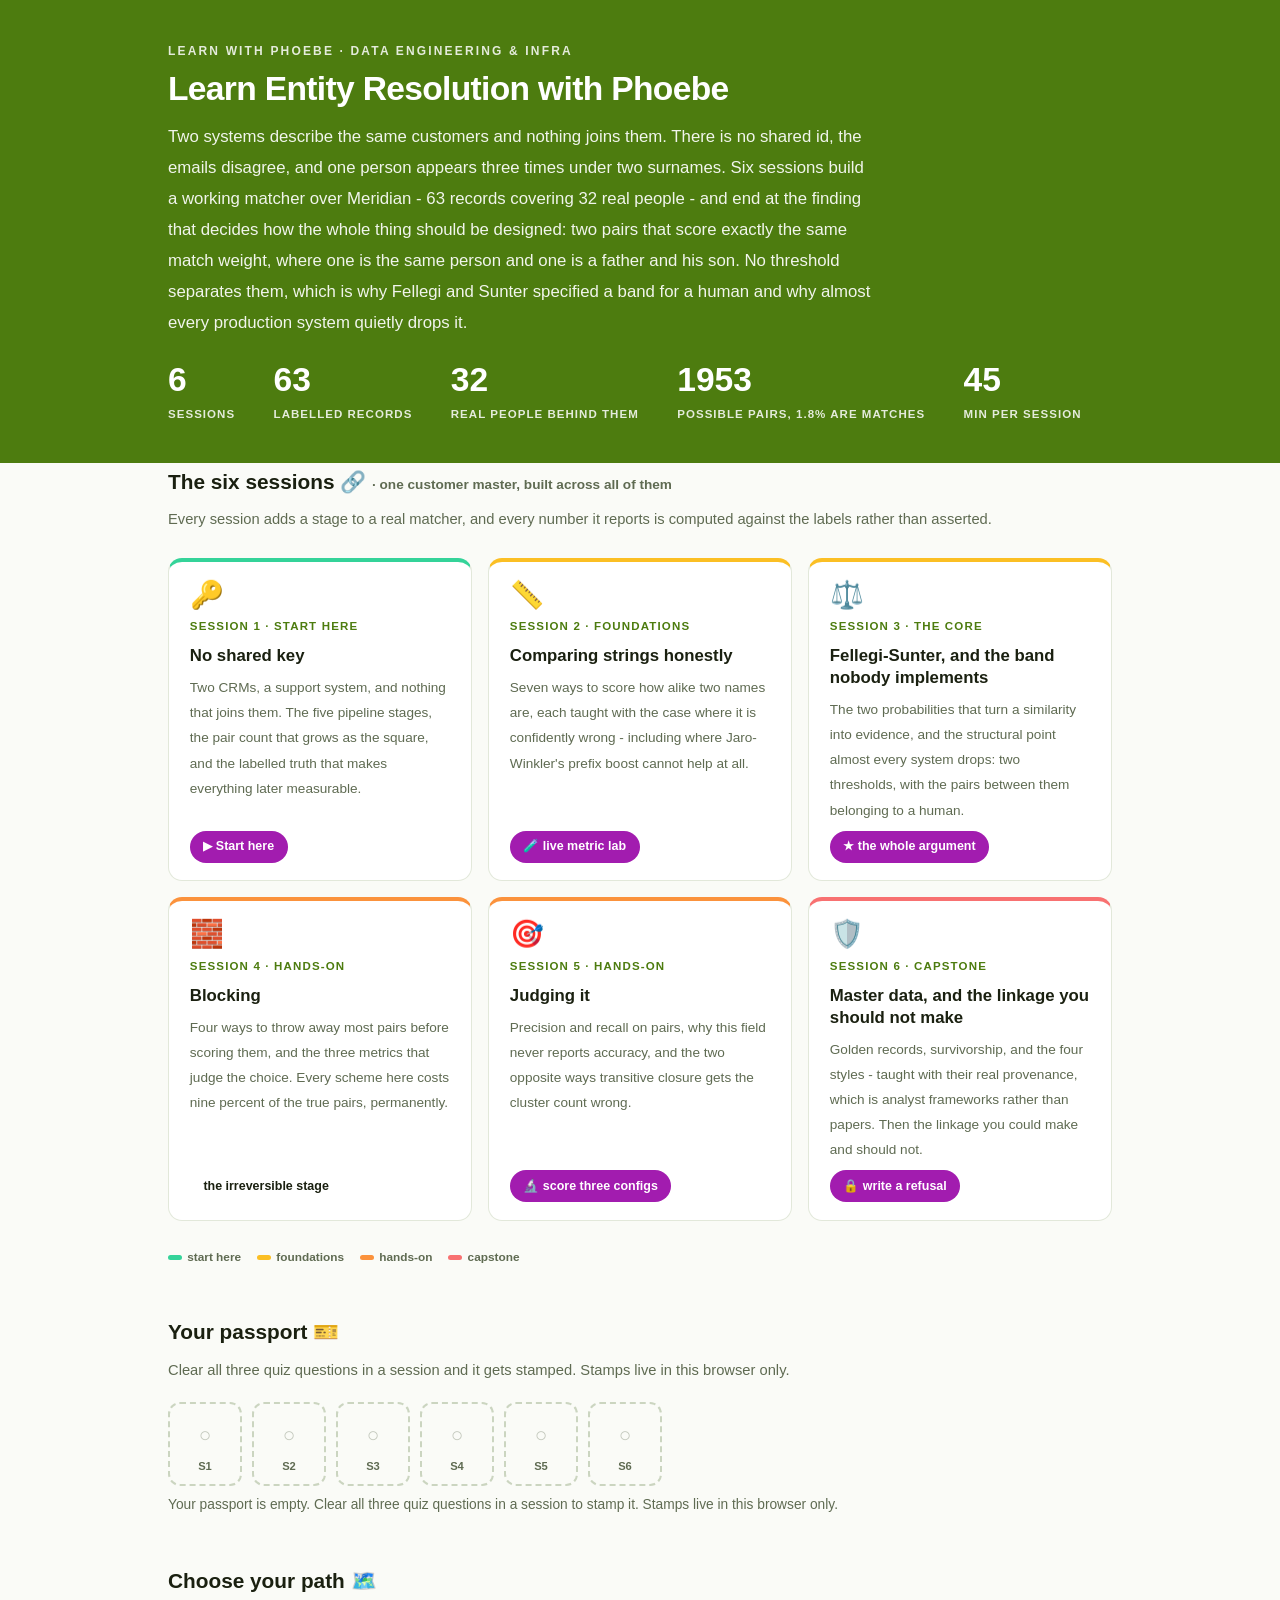
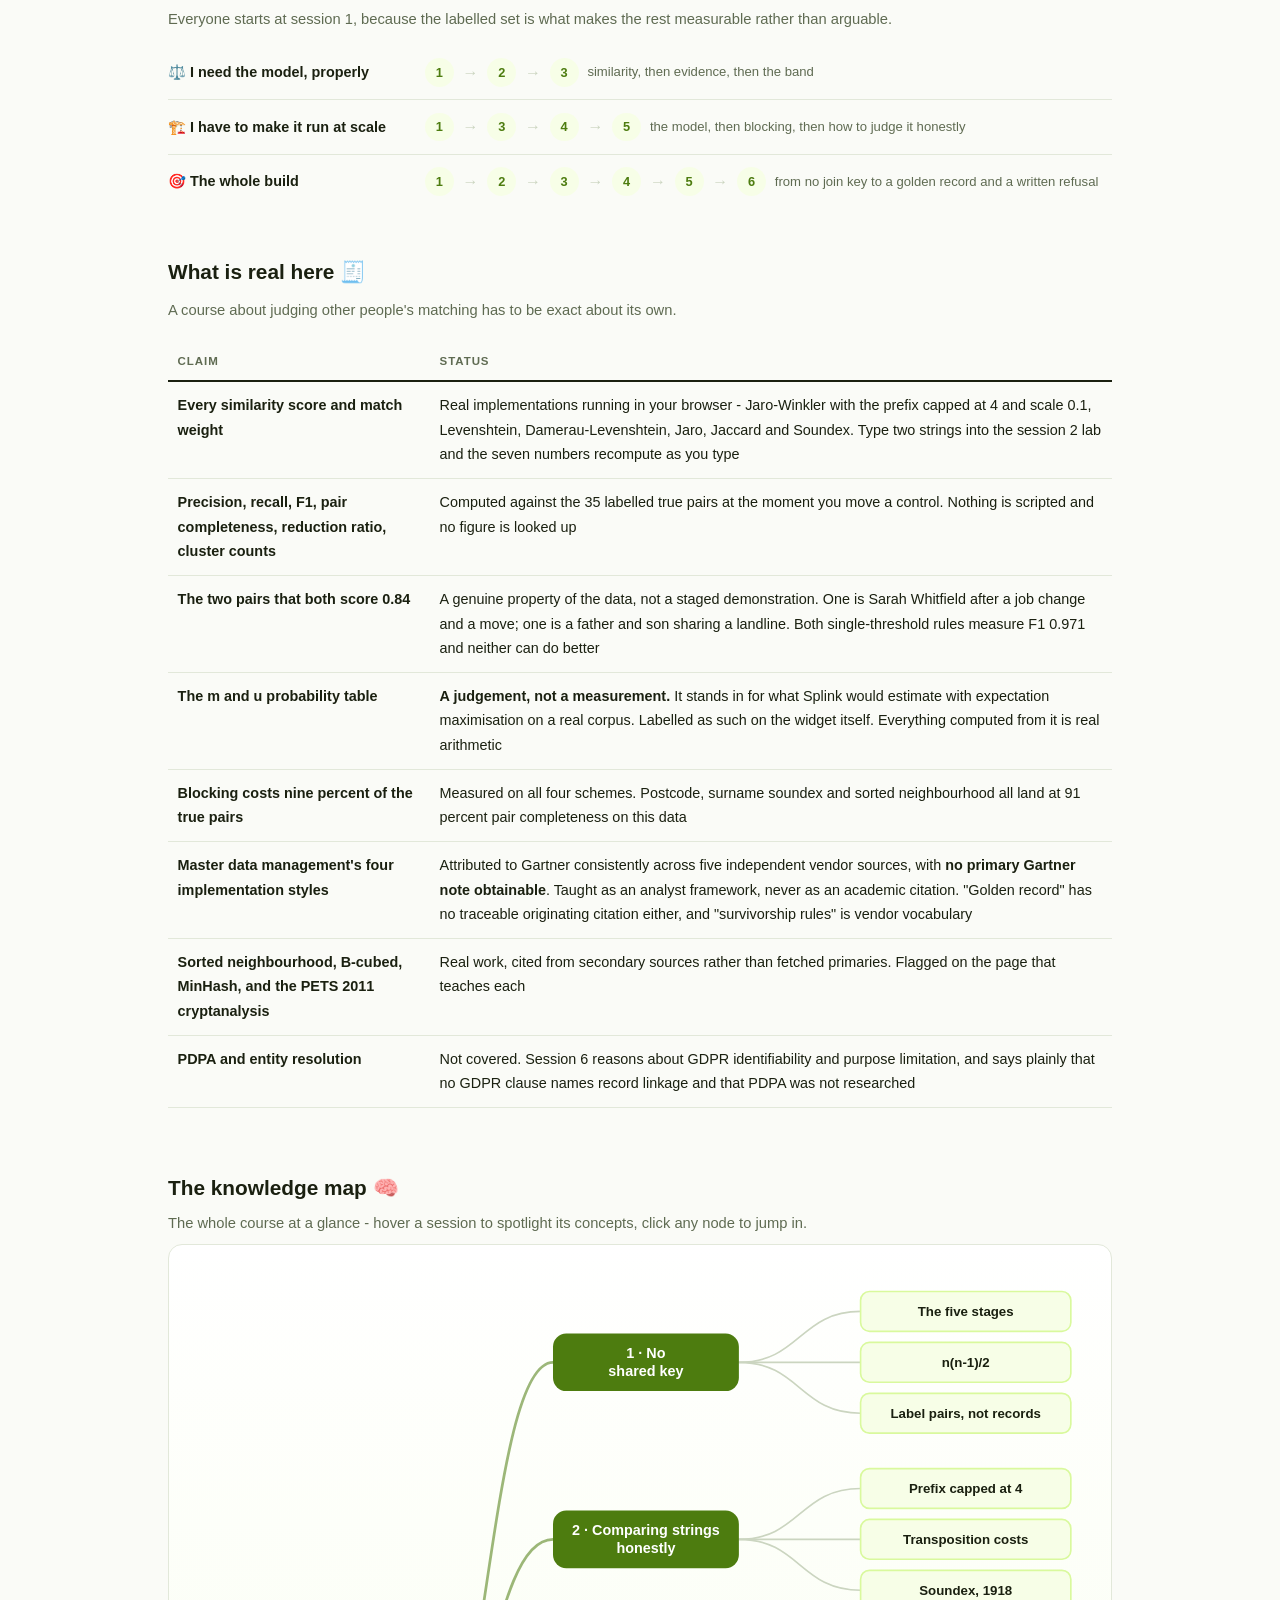
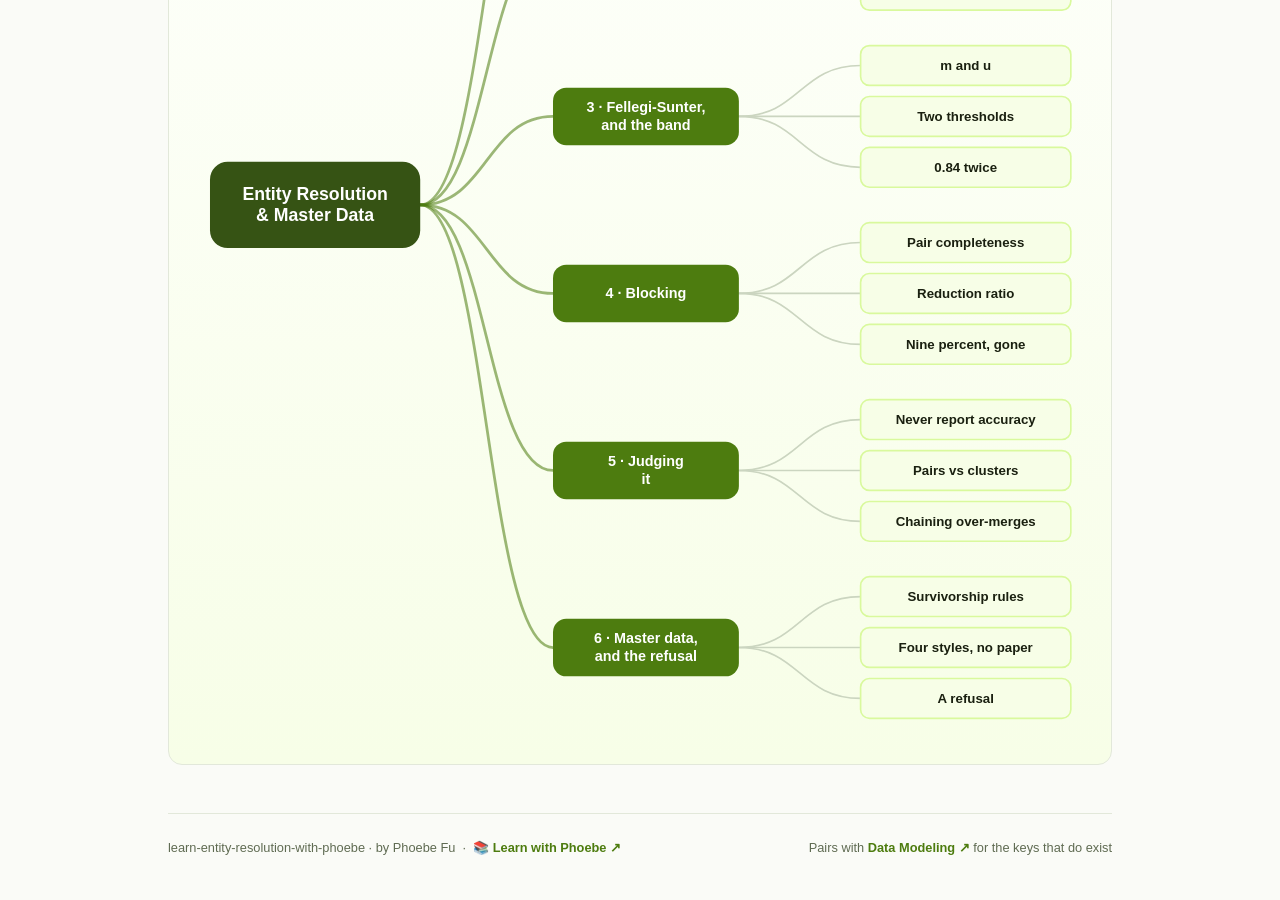
==== commit eae7ca45: "Fix unreadable pills and labels: white text on the amber fill The "Real world" pill, build-along ste" ====
--- a/index.html
+++ b/index.html
@@ -17,7 +17,7 @@
 <meta name="twitter:image" content="https://phoebefu6.github.io/learn-entity-resolution-with-phoebe/assets/og-cover.png">
 <!-- social:end -->
 <title>Learn Entity Resolution with Phoebe</title>
-<link rel="stylesheet" href="assets/style.css?v=1">
+<link rel="stylesheet" href="assets/style.css?v=4">
 <style>
 
   .stats-row { display: flex; gap: 2.4rem; margin-top: 1.5rem; flex-wrap: wrap; }
--- a/assets/style.css
+++ b/assets/style.css
@@ -86,8 +86,9 @@
   border-bottom: 1px solid var(--hairline);
   padding: .55rem 0;
 }
-.toolbar .wrap { display: flex; align-items: center; gap: .6rem; }
-.toolbar .crumb { font-size: .8rem; color: var(--muted); font-weight: 600; margin-right: auto; }
+.toolbar .wrap { display: flex; align-items: center; gap: .5rem; flex-wrap: nowrap; }
+.toolbar .crumb { font-size: .8rem; color: var(--muted); font-weight: 600; margin-right: auto; min-width: 0; white-space: nowrap; overflow: hidden; text-overflow: ellipsis; }
+.toolbar .btn { white-space: nowrap; flex: none; padding: .38rem .8rem; font-size: .78rem; line-height: 1.2; }
 .toolbar .crumb a { color: var(--indigo); text-decoration: none; }
 .btn {
   border: 1px solid var(--hairline);
@@ -207,7 +208,7 @@
 .pill.solid { background: var(--indigo); color: #fff; }
 .pill.light { background: var(--indigo-50); color: var(--indigo); }
 .pill.inkpill { background: var(--ink); color: #fff; }
-.pill.amber, .pill.peach { background: var(--amber); color: var(--amber-ink); }
+.pill.amber, .pill.peach { background: var(--amber); color: #fff; }
 .pill.bare { color: var(--faint); }
 
 /* ---------- 4D grid ---------- */
@@ -265,7 +266,7 @@
   padding: .15rem .7rem;
 }
 .prompt-box.bad .label { background: var(--faint); color: var(--ink); }
-.prompt-box.good .label { background: var(--amber); color: var(--amber-ink); }
+.prompt-box.good .label { background: var(--amber); color: #fff; }
 .copy-btn {
   position: absolute;
   top: .7rem;
@@ -282,16 +283,20 @@
   transition: background .15s ease;
 }
 .copy-btn:hover { background: rgba(255,255,255,.22); }
-.copy-btn.copied { background: var(--amber); border-color: var(--amber); color: var(--amber-ink); }
+.copy-btn.copied { background: var(--amber); border-color: var(--amber); color: #fff; }
 
 /* ---------- demo steps ---------- */
 .steps { counter-reset: step; margin: .6rem 0 1rem; }
 .step {
-  display: flex;
-  gap: .9rem;
+  display: grid;
+  grid-template-columns: max-content minmax(0, 1fr);
+  column-gap: .9rem;
+  row-gap: .2rem;
   padding: .85rem 0;
   border-bottom: .5px solid var(--hairline);
 }
+.step > * { grid-column: 2; min-width: 0; }
+.step > .prompt-box { margin: .8rem 0 .4rem; }
 .step:last-child { border-bottom: none; }
 .step::before {
   counter-increment: step;
@@ -330,7 +335,7 @@
 .callout.example .ex-pill {
   display: inline-block;
   background: var(--amber);
-  color: var(--amber-ink);
+  color: #fff;
   border-radius: 999px;
   padding: .15rem .7rem;
   font-size: .68rem;
@@ -672,7 +677,7 @@
   font-family: inherit; transition: all .14s ease; white-space: nowrap;
 }
 .sql-btn:hover { background: rgba(255,255,255,.2); }
-.sql-btn.sql-run { background: var(--amber); color: var(--amber-ink); border-color: var(--amber); }
+.sql-btn.sql-run { background: var(--amber); color: #fff; border-color: var(--amber); }
 .sql-btn.sql-run:hover { filter: brightness(1.05); }
 .sql-label {
   display: block;
@@ -795,7 +800,10 @@
   /* 44px tap targets */
   details.card summary { min-height: 44px; }
   .qopt { min-height: 44px; display: flex; align-items: center; padding: .7rem .9rem; }
-  .toolbar .btn, .pagefoot a { min-height: 44px; display: inline-flex; align-items: center; }
+  .toolbar .btn, .pagefoot a { min-height: 44px; display: inline-flex; align-items: center; justify-content: center; }
+  .toolbar .crumb, .toolbar #zoom-toggle { display: none; }
+  .toolbar .btn { flex: 1 1 0; padding: .3rem .4rem; font-size: .72rem; }
+  table.clean { display: block; overflow-x: auto; -webkit-overflow-scrolling: touch; }
 }
 
 @media (max-width: 640px) {
@@ -923,7 +931,7 @@
   z-index: 2;
 }
 .hs-pin:hover { transform: translate(-50%, -50%) scale(1.18); }
-.hs-pin.on { background: var(--amber); color: var(--amber-ink); }
+.hs-pin.on { background: var(--amber); color: #fff; }
 .hs-pin::before {
   content: ""; position: absolute; inset: -7px; border-radius: 999px;
   border: 2px solid var(--indigo); opacity: 0;
@@ -1069,7 +1077,7 @@
   padding: 4px 11px; border-radius: 999px;
   background: rgba(255,255,255,.15);
 }
-.stakes-read .sk-delta.good { background: var(--amber); color: var(--amber-ink); }
+.stakes-read .sk-delta.good { background: var(--amber); color: #fff; }
 .stakes-read .sk-delta.bad { background: #FCA5A5; color: #7f1d1d; }
 
 /* --- 6. scorecard: halfway self-grade ------------------ */
@@ -1105,7 +1113,7 @@
   background: var(--indigo-50); color: var(--indigo-deep);
   border: 1px solid var(--indigo-soft); cursor: default;
 }
-.pp-pill.full { background: var(--amber); color: var(--amber-ink); border-color: var(--amber); }
+.pp-pill.full { background: var(--amber); color: #fff; border-color: var(--amber); }
 .pp-strip { display: flex; gap: 10px; flex-wrap: wrap; margin: 18px 0 6px; }
 .pp-stamp {
   display: flex; flex-direction: column; align-items: center; gap: 6px;
@@ -1132,7 +1140,7 @@
   display: inline-block; margin-bottom: 7px;
   font: 800 0.68rem Inter, sans-serif; letter-spacing: .07em;
   text-transform: uppercase; padding: 3px 10px; border-radius: 999px;
-  background: var(--amber); color: var(--amber-ink);
+  background: var(--amber); color: #fff;
 }
 
 /* --- mobile floor (desktop is the product) ------------- */
@@ -1180,7 +1188,7 @@
 .dh-cell { font: 700 0.66rem ui-monospace, Menlo, monospace; padding: 3px 6px; border-radius: 5px;
   background: var(--indigo-50); color: var(--indigo-deep); transition: all .1s linear; }
 .dh-cell.rest { background: var(--paper); color: var(--faint); }
-.dh-cell.now { background: var(--amber); color: var(--amber-ink); transform: scale(1.18); }
+.dh-cell.now { background: var(--amber); color: #fff; transform: scale(1.18); }
 .dh-panel { border: 1px solid var(--hairline); border-radius: var(--radius); background: #fff; overflow: hidden; }
 .dh-phead { display: flex; align-items: center; gap: 10px; flex-wrap: wrap;
   padding: 13px 16px; background: var(--indigo-50); border-bottom: 1px solid var(--hairline); }
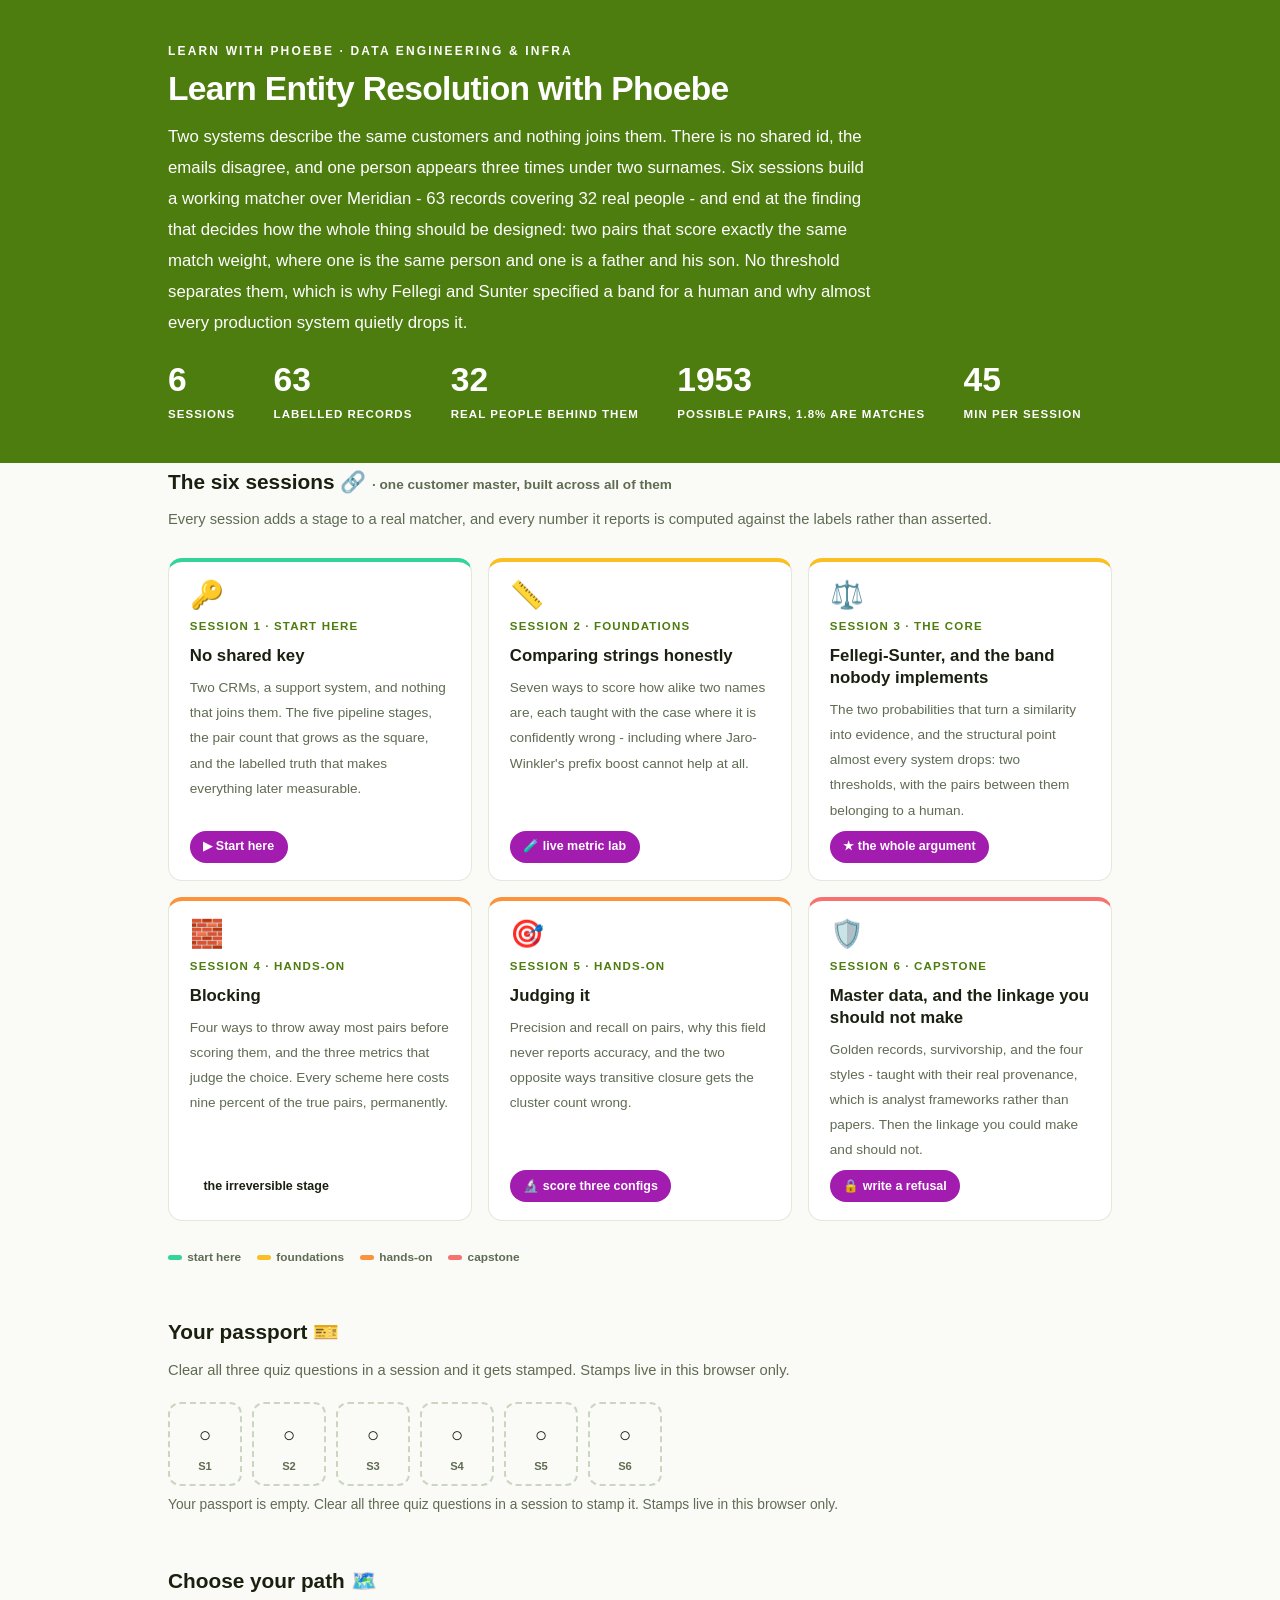
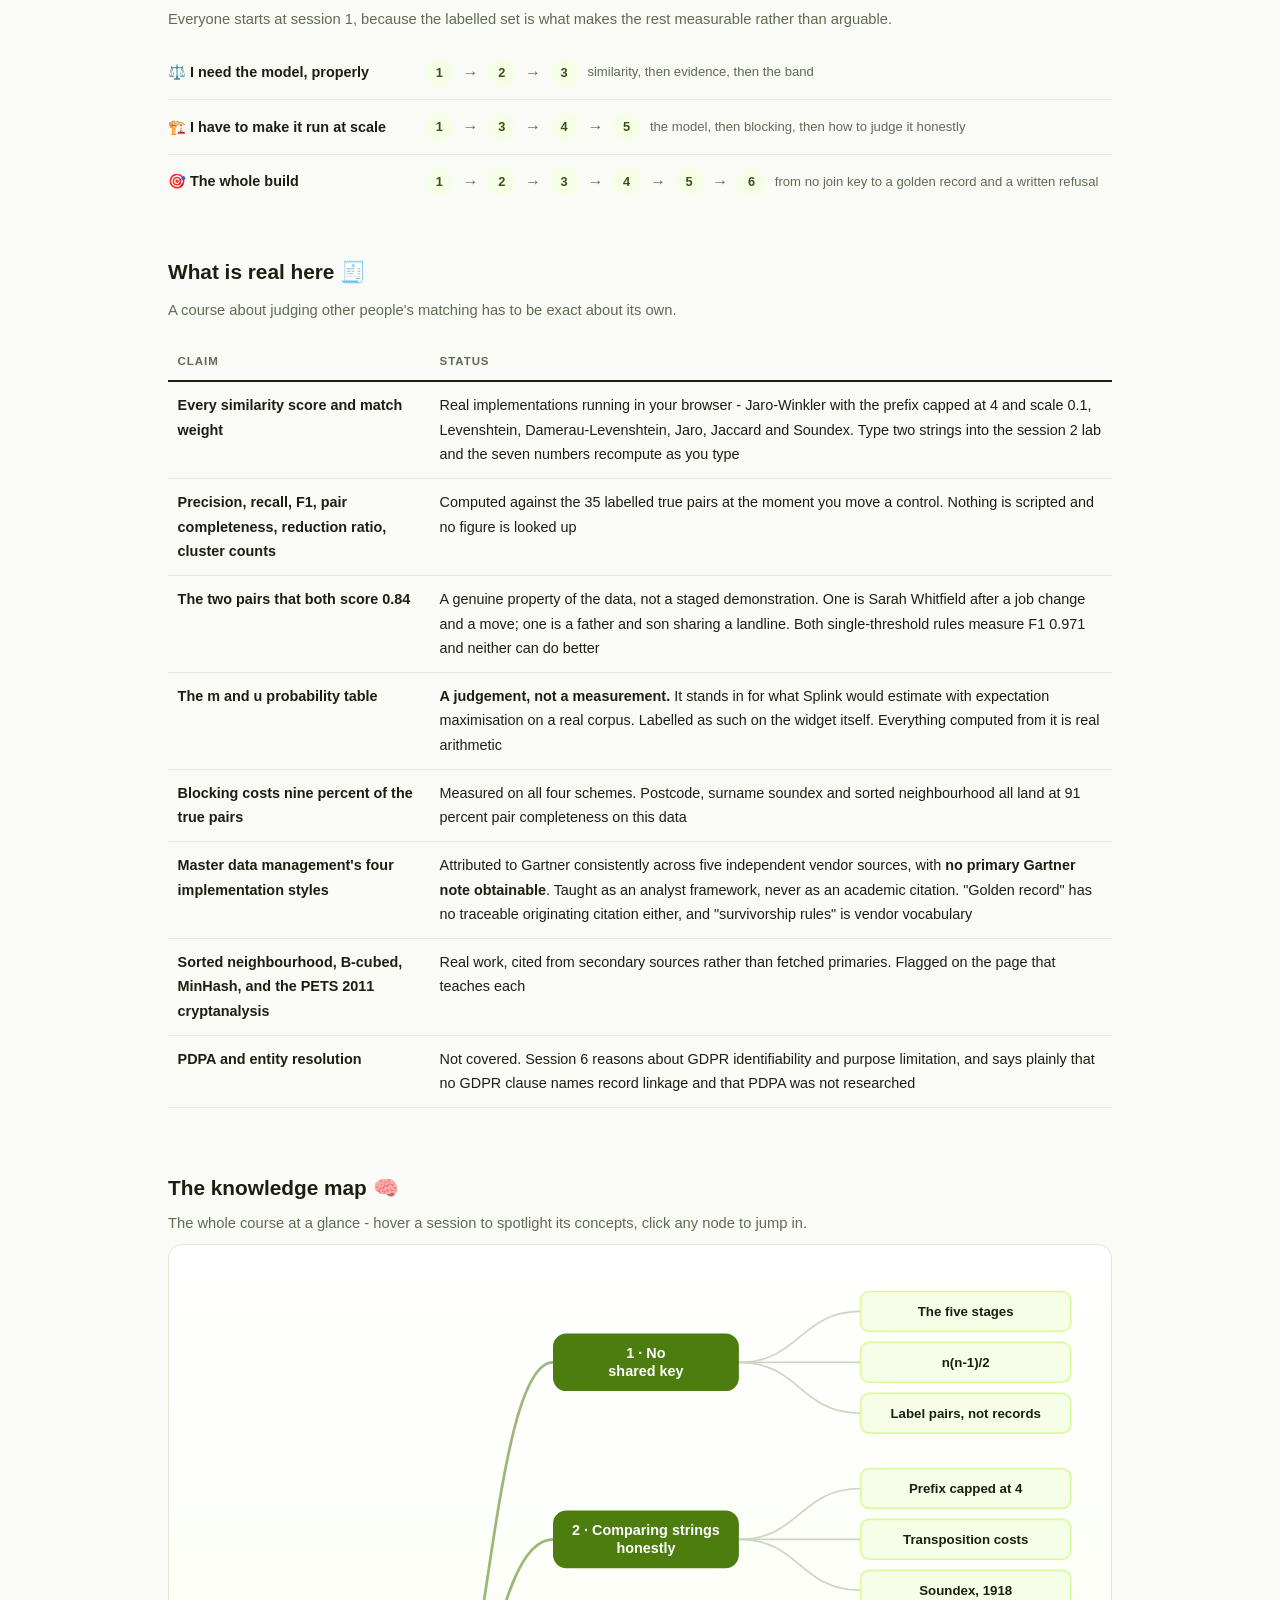
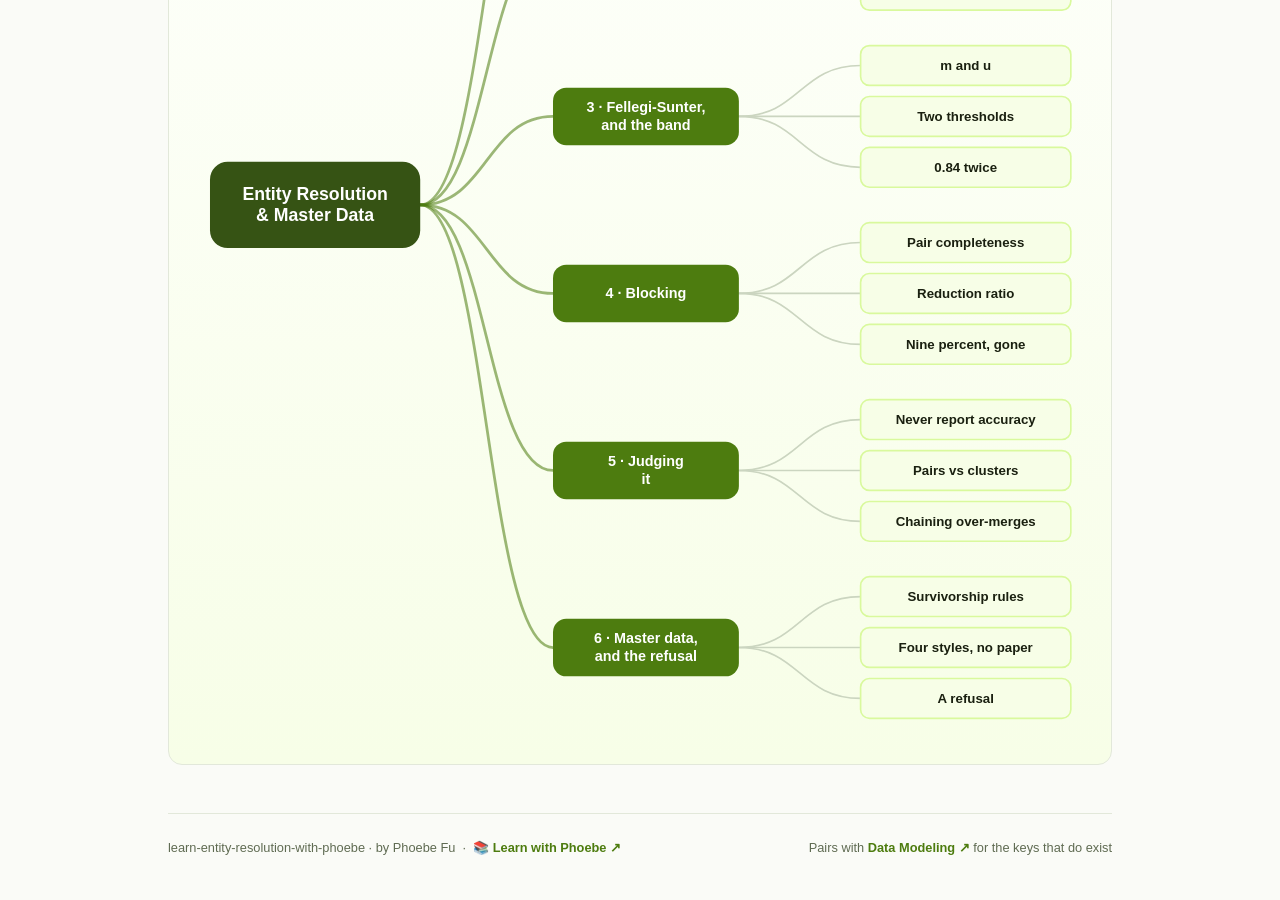
==== commit cd6aaaf1: "Light surfaces everywhere: lightbox, cheat panel, code boxes; contrast and phone-width fixes Every d" ====
--- a/index.html
+++ b/index.html
@@ -17,12 +17,12 @@
 <meta name="twitter:image" content="https://phoebefu6.github.io/learn-entity-resolution-with-phoebe/assets/og-cover.png">
 <!-- social:end -->
 <title>Learn Entity Resolution with Phoebe</title>
-<link rel="stylesheet" href="assets/style.css?v=4">
+<link rel="stylesheet" href="assets/style.css?v=21">
 <style>
 
   .stats-row { display: flex; gap: 2.4rem; margin-top: 1.5rem; flex-wrap: wrap; }
   .stat b { display: block; font-size: 2.1rem; font-weight: 800; line-height: 1.05; font-variant-numeric: tabular-nums; }
-  .stat span { font-size: .72rem; opacity: .85; text-transform: uppercase; letter-spacing: .09em; font-weight: 600; }
+  .stat span { font-size: .72rem; opacity: 1; text-transform: uppercase; letter-spacing: .09em; font-weight: 600; }
 
   .course-grid { display: grid; grid-template-columns: repeat(auto-fit, minmax(17rem, 1fr)); gap: 1rem; margin-top: 1.5rem; }
   .course-card {
@@ -55,9 +55,9 @@
   .path { display: flex; gap: .55rem; align-items: center; padding: .75rem 0; border-bottom: .5px solid var(--hairline); flex-wrap: wrap; }
   .path:last-child { border-bottom: none; }
   .path b { min-width: 15.5rem; font-size: .9rem; }
-  .path .pstep { background: var(--indigo-50); color: var(--indigo); border-radius: 999px; padding: .16rem .68rem; font-weight: 700; font-size: .8rem; text-decoration: none; transition: all .12s ease; }
+  .path .pstep { background: var(--indigo-50); color: var(--indigo-deep); border-radius: 999px; padding: .16rem .68rem; font-weight: 700; font-size: .8rem; text-decoration: none; transition: all .12s ease; }
   .path .pstep:hover { background: var(--indigo); color: #fff; }
-  .path .parr { color: var(--faint); font-weight: 700; }
+  .path .parr { color: var(--muted); font-weight: 700; }
 
   .mm-section { margin-top: 1.6rem; }
   .mm-section h2 { font-size: 1.3rem; font-weight: 800; margin-bottom: .2rem; }
@@ -350,6 +350,6 @@
 };
 </script>
 <script src="assets/mindmap.js?v=1"></script>
-<script src="assets/app.js?v=1"></script>
+<script src="assets/app.js?v=21"></script>
 </body>
 </html>
--- a/assets/style.css
+++ b/assets/style.css
@@ -3,6 +3,7 @@
    (CSS var names still read --indigo/--amber; they hold SQL-blue values.) */
 
 :root {
+  --faint-text: #63764E;
   --indigo: #4D7C0F;
   --indigo-deep: #365314;
   --indigo-mid: #65A30D;
@@ -16,8 +17,8 @@
   --amber-ink: #4A0D52;
   --amber-50: #FDF4FF;
   --paper: #FAFBF7;
-  --code-bg: #1B2410;
-  --code-ink: #ECFCCB;
+  --code-bg: #F7FEE7;
+  --code-ink: #1A2010;
   --radius: 14px;
 }
 
@@ -47,7 +48,7 @@
   font-size: .75rem;
   letter-spacing: .18em;
   text-transform: uppercase;
-  opacity: .85;
+  opacity: 1;
   font-weight: 600;
 }
 .masthead h1 {
@@ -58,7 +59,7 @@
   letter-spacing: -.02em;
 }
 .masthead h1 .accent { color: inherit; }
-.masthead .sub { font-size: 1.05rem; opacity: .92; max-width: 44rem; }
+.masthead .sub { font-size: 1.05rem; opacity: 1; max-width: 44rem; }
 
 .chip-row { display: flex; flex-wrap: wrap; gap: .5rem; margin-top: 1.1rem; }
 .chip {
@@ -72,7 +73,7 @@
   white-space: nowrap;
 }
 .chip.level { background: #fff; color: var(--indigo); }
-.chip.audience { background: rgba(255,255,255,.16); color: #fff; border: 1px solid rgba(255,255,255,.35); }
+.chip.audience { background: rgba(255,255,255,.08); color: #fff; border: 1px solid rgba(255,255,255,.35); }
 .chip.time { background: var(--ink); color: #fff; font-variant-numeric: tabular-nums; }
 
 
@@ -209,7 +210,7 @@
 .pill.light { background: var(--indigo-50); color: var(--indigo); }
 .pill.inkpill { background: var(--ink); color: #fff; }
 .pill.amber, .pill.peach { background: var(--amber); color: #fff; }
-.pill.bare { color: var(--faint); }
+.pill.bare { color: var(--muted); }
 
 /* ---------- 4D grid ---------- */
 .grid-2 { display: grid; grid-template-columns: repeat(auto-fit, minmax(15rem, 1fr)); gap: .8rem; margin: .5rem 0 1rem; }
@@ -238,10 +239,11 @@
 table.clean td:first-child { font-weight: 600; }
 
 /* ---------- prompt boxes ---------- */
-.prompt-box {
+.prompt-box{
   position: relative;
-  background: var(--code-bg);
-  color: var(--code-ink);
+  background: #F7FEE7;
+  border: 1px solid #E2E8DA;
+  color: #1A2010;
   border-radius: var(--radius);
   padding: 1.1rem 1.2rem;
   margin: 1rem 0 1.2rem;
@@ -251,12 +253,12 @@
   white-space: pre-wrap;
   word-break: break-word;
 }
-.prompt-box .label {
+.prompt-box .label{
   position: absolute;
   top: -0.7rem;
   left: 1rem;
-  background: var(--indigo);
-  color: #fff;
+  background: #4D7C0F;
+  color: #FFFFFF;
   font-family: "Inter", -apple-system, sans-serif;
   font-size: .68rem;
   font-weight: 700;
@@ -267,13 +269,13 @@
 }
 .prompt-box.bad .label { background: var(--faint); color: var(--ink); }
 .prompt-box.good .label { background: var(--amber); color: #fff; }
-.copy-btn {
+.copy-btn{
   position: absolute;
   top: .7rem;
   right: .7rem;
-  background: rgba(255,255,255,.1);
-  border: 1px solid rgba(255,255,255,.25);
-  color: #fff;
+  background: #FFFFFF;
+  border: 1px solid #E2E8DA;
+  color: #1A2010;
   border-radius: 999px;
   padding: .25rem .8rem;
   font-size: .72rem;
@@ -282,7 +284,7 @@
   font-family: "Inter", -apple-system, sans-serif;
   transition: background .15s ease;
 }
-.copy-btn:hover { background: rgba(255,255,255,.22); }
+.copy-btn:hover { background: #E2E8DA; }
 .copy-btn.copied { background: var(--amber); border-color: var(--amber); color: #fff; }
 
 /* ---------- demo steps ---------- */
@@ -372,11 +374,11 @@
   gap: .4rem;
 }
 
-.lightbox {
+.lightbox{
   position: fixed;
   inset: 0;
   z-index: 100;
-  background: rgba(17,24,39,.9);
+  background: rgba(250,251,247,.97);
   display: none;
   align-items: center;
   justify-content: center;
@@ -384,8 +386,10 @@
   cursor: zoom-out;
 }
 .lightbox.open { display: flex; }
-.lightbox .inner {
+.lightbox .inner{
   background: #fff;
+  border: 1px solid #E2E8DA;
+  box-shadow: 0 10px 40px rgba(26,32,16,.14);
   border-radius: var(--radius);
   padding: 2rem;
   max-width: 94vw;
@@ -393,13 +397,12 @@
   overflow: auto;
 }
 .lightbox .inner svg, .lightbox .inner img { width: min(88vw, 70rem); height: auto; }
-.lightbox .close-hint {
+.lightbox .close-hint{
   position: fixed;
   top: 1rem; right: 1.4rem;
-  color: #fff;
+  color: #1A2010;
   font-size: .8rem;
   font-weight: 600;
-  opacity: .8;
 }
 
 /* ---------- courses covered ---------- */
@@ -418,19 +421,20 @@
 .covered-row .note { margin-left: auto; color: var(--muted); font-size: .78rem; text-align: right; }
 
 /* ---------- cheat sheet footer ---------- */
-.cheat {
-  background: var(--ink);
-  color: #fff;
+.cheat{
+  background: #F7FEE7;
+  border: 1px solid #E2E8DA;
+  color: #1A2010;
   border-radius: var(--radius);
   padding: 1.6rem 1.6rem 1.3rem;
   margin-top: 3rem;
 }
 .cheat h3 { font-size: 1.1rem; margin-bottom: 1rem; }
-.cheat h3 span { color: var(--indigo-soft); }
+.cheat h3 span { color: #4D7C0F; }
 .cheat .grid-2 { gap: 1rem; }
 .cheat .cheat-item { border-left: 3px solid var(--indigo-mid); padding-left: .8rem; }
-.cheat .cheat-item b { display: block; font-size: .85rem; color: var(--indigo-soft); }
-.cheat .cheat-item span { font-size: .82rem; opacity: .85; }
+.cheat .cheat-item b { display: block; font-size: .85rem; color: #365314; }
+.cheat .cheat-item span { font-size: .82rem; color: #5F6B52; }
 
 footer.pagefoot {
   border-top: 1px solid var(--hairline);
@@ -525,7 +529,7 @@
   margin-top: 1.1rem;
   flex-wrap: wrap;
 }
-.journey .jlabel { font-size: .7rem; font-weight: 700; text-transform: uppercase; letter-spacing: .09em; opacity: .8; margin-right: .3rem; }
+.journey .jlabel { font-size: .7rem; font-weight: 700; text-transform: uppercase; letter-spacing: .09em; opacity: 1; margin-right: .3rem; }
 .journey a {
   width: 1.7rem; height: 1.7rem;
   border-radius: 999px;
@@ -1123,7 +1127,7 @@
   transition: all .18s ease;
 }
 .pp-stamp:hover { border-color: var(--indigo-soft); }
-.pp-stamp i { font-size: 1.3rem; font-style: normal; opacity: .35; }
+.pp-stamp i { font-size: 1.3rem; font-style: normal; opacity: 1; }
 .pp-stamp b { font: 800 0.7rem Inter, sans-serif; }
 .pp-stamp.got {
   border-style: solid; border-color: var(--indigo);
@@ -1187,7 +1191,7 @@
 .dh-track { display: flex; flex-wrap: wrap; gap: 3px; }
 .dh-cell { font: 700 0.66rem ui-monospace, Menlo, monospace; padding: 3px 6px; border-radius: 5px;
   background: var(--indigo-50); color: var(--indigo-deep); transition: all .1s linear; }
-.dh-cell.rest { background: var(--paper); color: var(--faint); }
+.dh-cell.rest { background: var(--paper); color: var(--faint-text); }
 .dh-cell.now { background: var(--amber); color: #fff; transform: scale(1.18); }
 .dh-panel { border: 1px solid var(--hairline); border-radius: var(--radius); background: #fff; overflow: hidden; }
 .dh-phead { display: flex; align-items: center; gap: 10px; flex-wrap: wrap;
@@ -1368,3 +1372,28 @@
   .ml-row { grid-template-columns: 7.5rem 1fr 3rem; font-size: .76rem; }
   .er-pair { grid-template-columns: 3.6rem 1fr 3.8rem; font-size: .76rem; }
 }
+
+/* layout-patch-3: phone-width overflow (2026-10-10) */
+.sql-bar { flex-wrap: wrap; }
+@media (max-width: 480px) {
+  .covered-row { flex-wrap: wrap; }
+  .covered-row .note { margin-left: 0; text-align: left; flex-basis: 100%; }
+  details.card summary { flex-wrap: wrap; }
+  details.card summary .mini { white-space: normal; }
+  .wk, .sqlbox, .prompt-box, pre { max-width: 100%; overflow-x: auto; }
+  .mono, code, strong, .note { overflow-wrap: anywhere; }
+  select, input[type=range], label { max-width: 100%; }
+  canvas, svg, img { max-width: 100%; height: auto; }
+  .tree-kids, .tree-node-wrap, .tree-node, .rb-night, .al-row, .gd-field, .tl-row, .sl-row { max-width: 100%; overflow-x: auto; }
+  .tl-cols, .sl-cols, .bb-cols, .ev-cols, [class$="-cols"] { grid-template-columns: 1fr !important; display: grid; }
+  .tl-cols > *, .sl-cols > *, [class$="-cols"] > * { min-width: 0; max-width: 100%; }
+  .mono { white-space: normal; }
+  .er-w, .bb-lab, .tl-lev, .sl-lev { max-width: 100%; white-space: normal; }
+}
+/* contrast-patch-2b */
+.cheat a { color: var(--indigo-deep, var(--ink)); }
+.chip.audience { background: transparent; border-color: rgba(255,255,255,.55); }
+.masthead a, .masthead .sub a { color: #fff; text-decoration: underline; text-underline-offset: 2px; }
+.prompt-box b, .prompt-box strong { color: var(--indigo-deep, var(--ink)); }
+.prompt-box span, .prompt-box em, .prompt-box i { color: inherit; }
+.pp-stamp i { color: var(--ink); }
